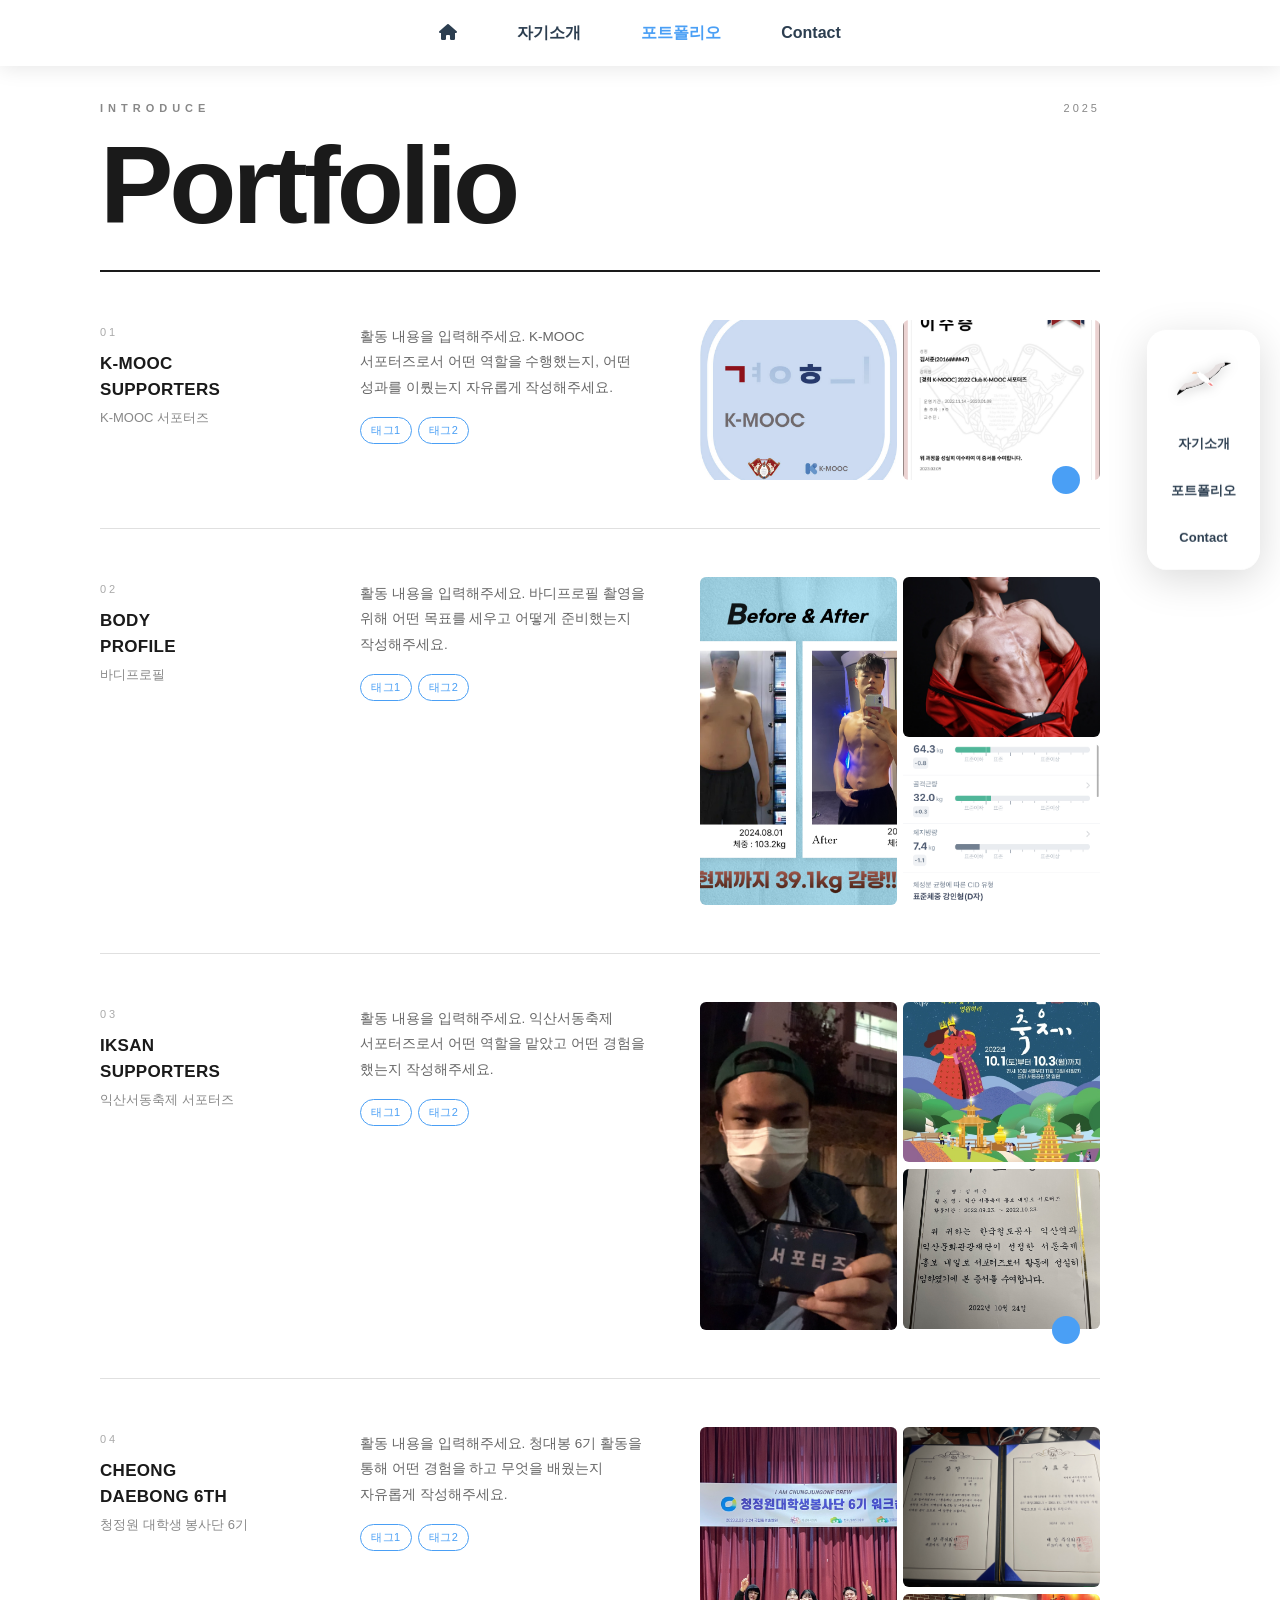
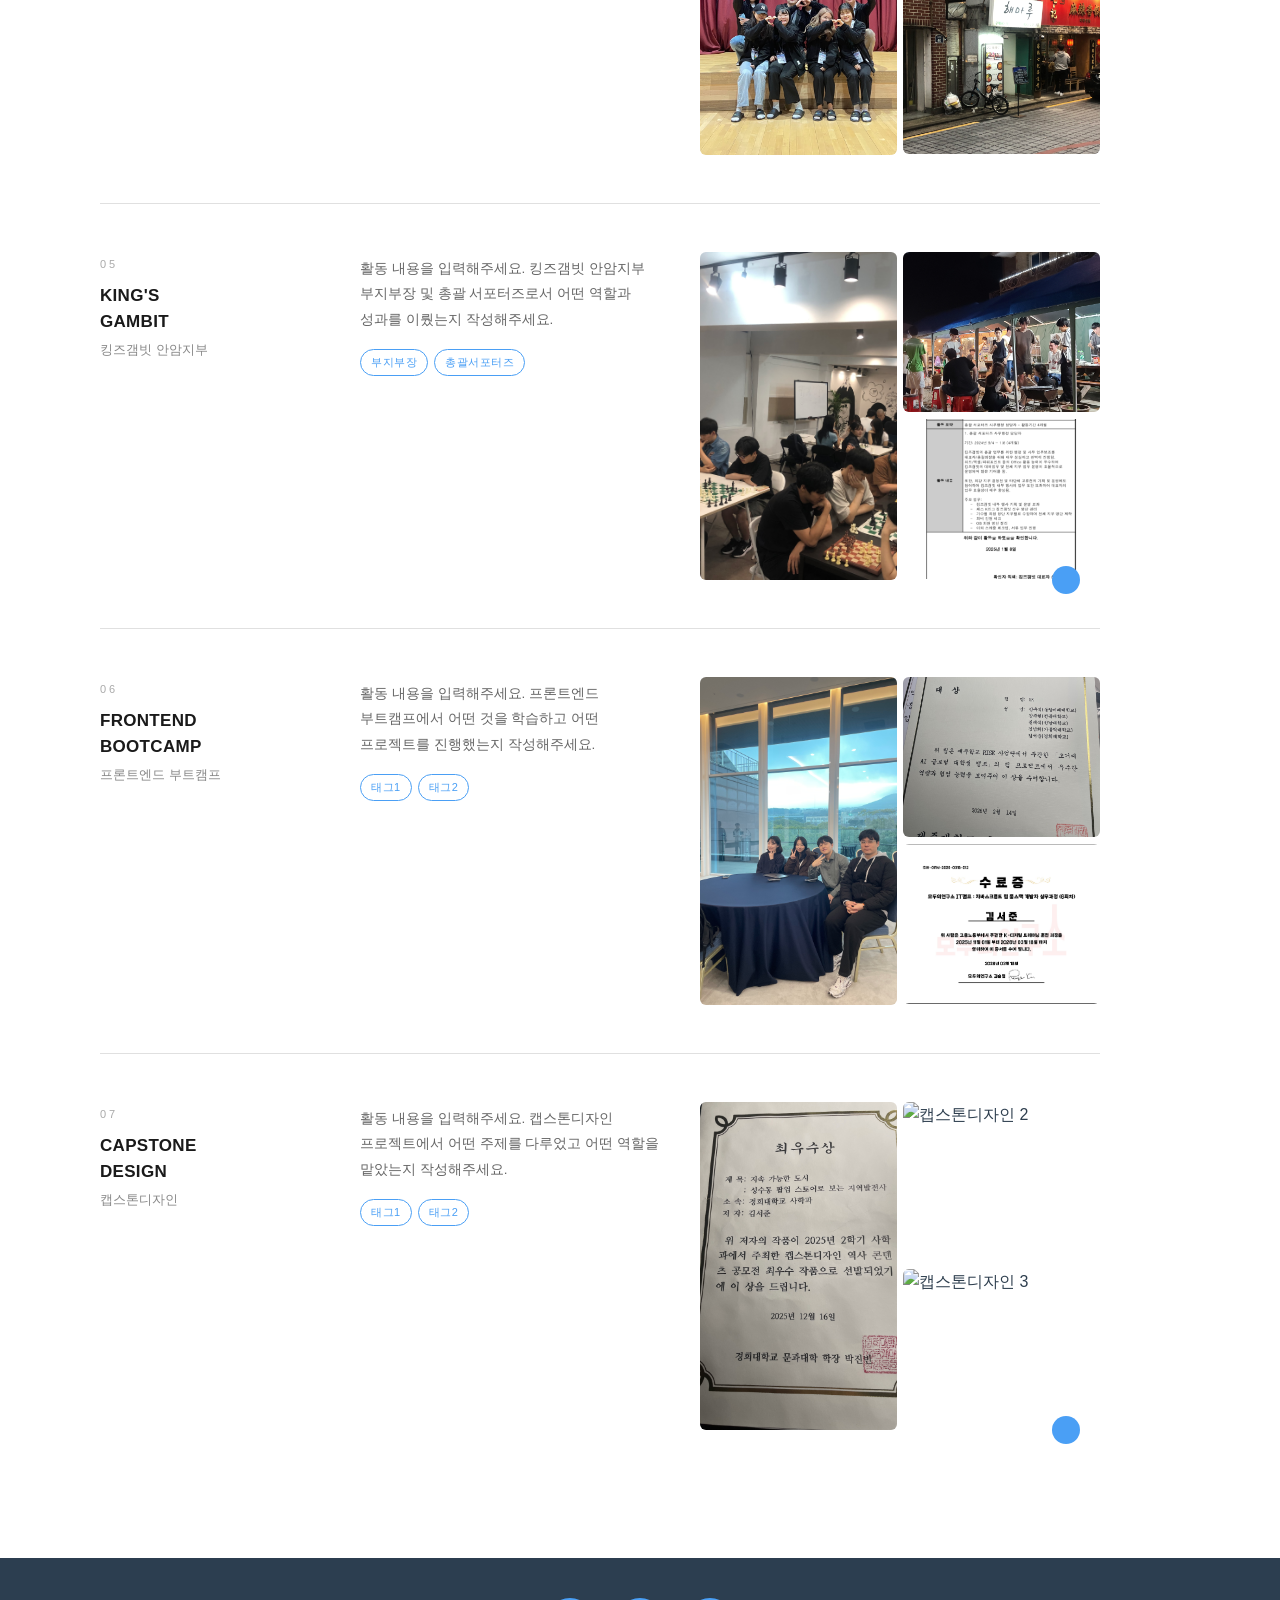
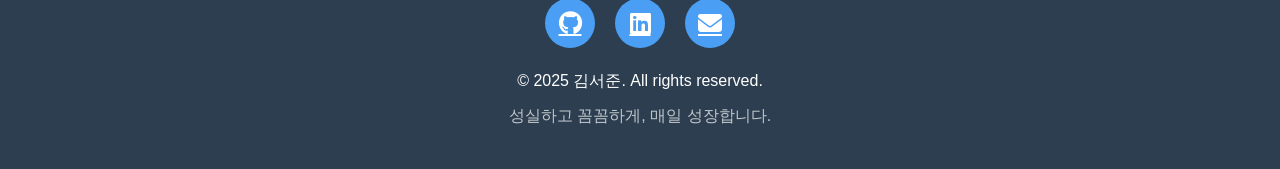
==== work.html @ a31b961a "fixed: 포트폴리오 수정 및 반응형 추가" ====
<!doctype html>
<html lang="ko">
  <head>
    <meta charset="UTF-8" />
    <meta name="viewport" content="width=device-width, initial-scale=1.0" />
    <title>김서준 - The Work</title>
    <link
      rel="stylesheet"
      href="https://cdnjs.cloudflare.com/ajax/libs/font-awesome/6.4.0/css/all.min.css"
    />
    <link rel="stylesheet" href="./css/index.css" />
    <link rel="stylesheet" href="./css/work.css" />
    <script src="./css/index.js"></script>
    <style type="text/css">
      .st0 {
        fill: #e5dfdf;
      }
      .st1 {
        fill: #ffffff;
      }
      .st2 {
        fill: #f44040;
      }
      .st3 {
        fill: #fcfcfc;
      }
      .st4 {
        fill: #ef8943;
      }
    </style>
  </head>
  <body>
    <!-- Aside Navigation -->
    <aside id="aside-nav" class="aside-navigation">
      <a href="index.html" class="aside-logo">
        <svg
          class="albatross-icon"
          version="1.1"
          xmlns="http://www.w3.org/2000/svg"
          xmlns:xlink="http://www.w3.org/1999/xlink"
          x="0px"
          y="0px"
          viewBox="0 0 994 597.8"
          xml:space="preserve"
        >
          <g>
            <g>
              <g>
                <g>
                  <g>
                    <path
                      d="M886.2,1.2c85.1-6.3,115.7,19.9,105.7,16.2c-15.2-5.7-176.7,67.4-182,80c-17.1,41-50.5,86.7-114.3,128.6 c-46.3,30.4-95.2,83.1-102.1,90.6c-0.5,0.6-0.8,0.9-0.8,0.9l-0.6-0.1c-0.5-5.2-2-10.2-4.3-15l0,0c-2.2-4.6-5.1-8.9-8.4-12.7 c24.4-4.6,45.6-19.4,65.4-34.4c48.6-36.8,94.2-77.4,136.4-121.3c9.1-17.1,17.4-33,26.4-50.2c17.1-6,33.8-13.4,49.8-22.1 c10.3-5.6,21.1-12.9,23.7-24.3c1-4.4,0.5-9-0.8-13.3c-1.5-4.9-4.2-9.4-7-13.6c-1.5-2.1-3-4.2-4.6-6.3c-0.3-0.4-0.6-0.7-0.9-0.9 L867.8,3C874.3,2.2,880.5,1.7,886.2,1.2z"
                    />
                  </g>
                  <g>
                    <path
                      class="st0"
                      d="M880.4,24.2c1.4,4.3,1.8,8.9,0.8,13.3c-2.5,11.4-13.4,18.7-23.7,24.3c-16,8.7-32.6,16.1-49.8,22.1 c-9.1,17.1-17.4,33-26.4,50.2c-42.2,43.9-87.9,84.5-136.4,121.3c-19.8,15-41,29.7-65.4,34.4c3.3,3.8,6.2,8.1,8.4,12.7 c-8.2-6.2-16.1-12.8-23.7-19.5c-26.8-23-52.9-46.8-78.3-71.2c0.4,0,0.8,0,1.2,0c48.8,0.8,194.3-92.4,221-164.8 C751.4,25,799.8,12.9,847.6,5.7c5-0.7,9.9-1.4,14.9-2c2.3-0.3,3.9-1.1,5.3-0.1c0.3,0.2,0.6,0.5,0.9,0.9c1.6,2,3.1,4.1,4.6,6.3 C876.2,14.9,878.8,19.3,880.4,24.2z"
                    />
                  </g>
                  <g>
                    <path
                      class="st1"
                      d="M669.9,384.2l-21,27.1c0,0,0.4,0.6,0.9,1.7c-19.7-20.2-41.3-38.9-63.2-56.4c11.9,11.7,21.2,25.9,27.3,41.5 c-15.8-9.9-31.8-19.5-48-28.7c9.4,9.4,18.4,19,27.7,28.4c6.5,6.5,13.1,13.1,20.8,18c1.8,1.2,3.7,2.2,5.6,3.2 c10.7,5.4,22.5,7.8,34.7,9.1c0,3.3-1.5,5.8-5.9,5.8c-13.3,0-35.2-8.7-35.2-8.7h-21.4l-31-40.9c0-7.6-54.3-13.3-53.3-20 c0.1-0.7-0.3-0.7-1.2-0.3c-3-3.2-6.6-5.9-10.4-8c-4.4-2.4-9.2-4.1-14.1-5c-2.8-1.9-5.6-3.9-8.3-6 c-28.6-21.1-54.1-46.2-75.6-74.4c2.6-2.3,3.9-3.6,3.9-3.6s-11.4-8.6-23.8-50.5c-2.7-9.2-10.1-14.6-19.7-17.6 c1.5-3,2.4-6.2,2.8-9.5c0.7-5.4-0.2-11-2.3-16c1-0.5,1.9-1.1,3-1.7c60.2-35.8,64.7,38.1,123.6,40 c25.5,24.5,51.6,48.2,78.3,71.2c7.7,6.6,15.6,13.2,23.7,19.5l0,0c2.2,4.7,3.8,9.8,4.3,15l0.6,0.1c4.8,8.6,9.5,21,9.5,21 L669.9,384.2z M402.3,176.5c0-4.2-7-7.6-15.7-7.6h0c-8.7,0-15.7,3.4-15.7,7.6c0,4.2,7,7.6,15.7,7.6S402.3,180.7,402.3,176.5z"
                    />
                  </g>
                  <g>
                    <path
                      class="st2"
                      d="M654.5,424.6c0.2,1.2,0.4,2.3,0.4,3.3c-12.1-1.2-24-3.7-34.7-9.1c-1.9-1-3.8-2-5.6-3.2 c-7.8-4.9-14.3-11.5-20.8-18c-9.4-9.4-18.4-19-27.7-28.4c16.2,9.2,32.2,18.8,48,28.7v0h0v0h0v0 C627.8,406.6,641.2,415.5,654.5,424.6z"
                    />
                  </g>
                  <g>
                    <path
                      class="st2"
                      d="M649.9,413c1.3,2.5,3.7,7.2,4.6,11.6c-13.3-9.1-26.8-18-40.4-26.5v0h0v0h0v0 c-6.1-15.5-15.5-29.8-27.3-41.5C608.6,374,630.2,392.8,649.9,413C649.9,413,649.9,413,649.9,413z"
                    />
                  </g>
                  <g>
                    <path
                      d="M496.4,355.9c3.8,2.1,7.4,4.8,10.4,8c-3.1,1.6-11.5,9.4-16,7.9c-38.1,41-319.8,109.3-325.8,114.3 C82.2,555.7,0.3,597.6,0.3,597.6c1.8-25.8,30-75.4,62.1-121.1c0.4-0.6,0.8-1.1,1.2-1.7c0,0,0,0,0,0.1c-3.1,7.4-5.3,16.4-1,23.2 c4.6,7.3,14.5,8.9,23.1,8.7c33-0.6,65.5-16.9,85.7-43c0.2-0.2,0.4-0.5,0.5-0.7h0c6.9,0.8,14.4-0.1,21.2-1.3 c79.3-13.5,157-36.6,230.9-68.6c23.3-10.1,47.6-20.9,69.1-35C494.2,357.4,495.3,356.7,496.4,355.9z"
                    />
                  </g>
                  <g>
                    <path
                      class="st0"
                      d="M482.3,351c5,0.8,9.8,2.5,14.1,5c-1.1,0.8-2.2,1.5-3.4,2.3c-21.5,14.1-45.8,24.9-69.1,35 c-73.8,32-151.5,55.1-230.9,68.6c-6.8,1.2-14.3,2-21.2,1.3h0c-0.2,0.2-0.3,0.5-0.5,0.7c-20.2,26.1-52.7,42.4-85.7,43 c-8.6,0.2-18.5-1.4-23.1-8.7c-4.3-6.8-2.1-15.8,1-23.2c0,0,0,0,0-0.1v0c0,0,0,0,0,0c36.2-51.3,77-97.2,90-98.2 c130.4-10,224.7-88.1,244.7-105.9c21.6,28.2,47.1,53.3,75.6,74.4C476.7,347,479.5,349,482.3,351z"
                    />
                  </g>
                  <g>
                    <path
                      class="st3"
                      d="M386.5,168.9c8.7,0,15.7,3.4,15.7,7.6c0,4.2-7,7.6-15.7,7.6c3.9,0,7.1-3.2,7.1-7.1s-3.2-7.1-7.1-7.1 L386.5,168.9z"
                    />
                  </g>
                  <g>
                    <circle cx="386.5" cy="177" r="7.1" />
                  </g>
                  <g>
                    <path
                      class="st3"
                      d="M386.5,168.9l0,1c-3.9,0-7.1,3.2-7.1,7.1s3.2,7.1,7.1,7.1c-8.7,0-15.7-3.4-15.7-7.6 C370.8,172.3,377.9,168.9,386.5,168.9L386.5,168.9z"
                    />
                  </g>
                  <g>
                    <path
                      class="st4"
                      d="M359.3,173.4c2.1,5,3,10.6,2.3,16c-0.4,3.3-1.4,6.5-2.8,9.5c-34.5-10.8-98.1,8.6-82-5.5 C315.5,159.3,321.9,193.8,359.3,173.4z"
                    />
                  </g>
                </g>
              </g>
            </g>
          </g>
        </svg>
      </a>
      <ul class="aside-menu">
        <li><a href="index.html#about" class="aside-link">자기소개</a></li>
        <li><a href="work.html" class="aside-link active">포트폴리오</a></li>
        <li><a href="index.html#contact" class="aside-link">Contact</a></li>
      </ul>
    </aside>

    <!-- Navigation -->
    <nav id="navbar">
      <ul>
        <li>
          <a href="index.html"><i class="fas fa-home"></i></a>
        </li>
        <li><a href="index.html#about">자기소개</a></li>
        <li>
          <a href="work.html" style="color: var(--primary-blue)">포트폴리오</a>
        </li>
        <li><a href="index.html#contact">Contact</a></li>
      </ul>
    </nav>

    <!-- Work Content -->
    <main class="work-page">
      <!-- Page Header -->
      <div class="work-page-header">
        <div class="work-meta">
          <span class="work-label-tag">Introduce</span>
          <span class="work-year">2025</span>
        </div>
        <h1 class="work-title">Portfolio</h1>
      </div>

      <div class="work-list">
        <!-- 01. K-MOOC 서포터즈 -->
        <div class="work-row">
          <div class="work-info-col">
            <p class="work-number">01</p>
            <h2 class="work-name">
              K-MOOC<br />Supporters
              <span class="work-name-ko">K-MOOC 서포터즈</span>
            </h2>
          </div>
          <div class="work-desc-col">
            <p>
              활동 내용을 입력해주세요. K-MOOC 서포터즈로서 어떤 역할을
              수행했는지, 어떤 성과를 이뤘는지 자유롭게 작성해주세요.
            </p>
            <div class="work-tags">
              <span class="work-tag">태그1</span>
              <span class="work-tag">태그2</span>
            </div>
          </div>
          <div class="work-photos-col layout-2">
            <img
              src="./포폴%20정리/1.%20k-mooc서포터즈/블로그-썸네일2.jpg"
              alt="K-MOOC 서포터즈 활동"
            />
            <img
              src="./포폴%20정리/1.%20k-mooc서포터즈/kmooc이수증.PNG"
              alt="K-MOOC 이수증"
            />
          </div>
        </div>

        <!-- 02. 바디프로필 -->
        <div class="work-row">
          <div class="work-info-col">
            <p class="work-number">02</p>
            <h2 class="work-name">
              Body<br />Profile
              <span class="work-name-ko">바디프로필</span>
            </h2>
          </div>
          <div class="work-desc-col">
            <p>
              활동 내용을 입력해주세요. 바디프로필 촬영을 위해 어떤 목표를
              세우고 어떻게 준비했는지 작성해주세요.
            </p>
            <div class="work-tags">
              <span class="work-tag">태그1</span>
              <span class="work-tag">태그2</span>
            </div>
          </div>
          <div class="work-photos-col layout-3">
            <img
              class="photo-span"
              src="./포폴%20정리/2.%20바디프로필/KakaoTalk_20260520_205711517.png"
              alt="바디프로필"
            />
            <img
              src="./포폴%20정리/2.%20바디프로필/KakaoTalk_20260520_205711517_01.jpg"
              alt="바디프로필 2"
            />
            <img src="./포폴%20정리/2.%20바디프로필/인바디.png" alt="인바디" />
          </div>
        </div>

        <!-- 03. 익산서동축제 서포터즈 -->
        <div class="work-row">
          <div class="work-info-col">
            <p class="work-number">03</p>
            <h2 class="work-name">
              Iksan<br />Supporters
              <span class="work-name-ko">익산서동축제 서포터즈</span>
            </h2>
          </div>
          <div class="work-desc-col">
            <p>
              활동 내용을 입력해주세요. 익산서동축제 서포터즈로서 어떤 역할을
              맡았고 어떤 경험을 했는지 작성해주세요.
            </p>
            <div class="work-tags">
              <span class="work-tag">태그1</span>
              <span class="work-tag">태그2</span>
            </div>
          </div>
          <div class="work-photos-col layout-3">
            <img
              class="photo-span"
              src="./포폴%20정리/3.%20익산서동축제서포터즈/답사.jpg"
              alt="익산서동축제 답사"
            />
            <img
              src="./포폴%20정리/3.%20익산서동축제서포터즈/서동축제%20포스터.jpg"
              alt="서동축제 포스터"
            />
            <img
              src="./포폴%20정리/3.%20익산서동축제서포터즈/수료증.jpg"
              alt="수료증"
            />
          </div>
        </div>

        <!-- 04. 청대봉 6기 -->
        <div class="work-row">
          <div class="work-info-col">
            <p class="work-number">04</p>
            <h2 class="work-name">
              Cheong<br />Daebong 6th
              <span class="work-name-ko">청정원 대학생 봉사단 6기</span>
            </h2>
          </div>
          <div class="work-desc-col">
            <p>
              활동 내용을 입력해주세요. 청대봉 6기 활동을 통해 어떤 경험을 하고
              무엇을 배웠는지 자유롭게 작성해주세요.
            </p>
            <div class="work-tags">
              <span class="work-tag">태그1</span>
              <span class="work-tag">태그2</span>
            </div>
          </div>
          <div class="work-photos-col layout-3">
            <img
              class="photo-span"
              src="./포폴%20정리/4.%20청대봉6기/KakaoTalk_20260520_213742521.jpg"
              alt="청대봉 활동"
            />
            <img
              src="./포폴%20정리/4.%20청대봉6기/KakaoTalk_20260520_214322288.jpg"
              alt="청대봉 활동 2"
            />
            <img
              src="./포폴%20정리/4.%20청대봉6기/KakaoTalk_20260520_214619321.jpg"
              alt="청대봉 활동 3"
            />
          </div>
        </div>

        <!-- 05. 킹즈갬빗 -->
        <div class="work-row">
          <div class="work-info-col">
            <p class="work-number">05</p>
            <h2 class="work-name">
              King's<br />Gambit
              <span class="work-name-ko">킹즈갬빗 안암지부</span>
            </h2>
          </div>
          <div class="work-desc-col">
            <p>
              활동 내용을 입력해주세요. 킹즈갬빗 안암지부 부지부장 및 총괄
              서포터즈로서 어떤 역할과 성과를 이뤘는지 작성해주세요.
            </p>
            <div class="work-tags">
              <span class="work-tag">부지부장</span>
              <span class="work-tag">총괄서포터즈</span>
            </div>
          </div>
          <div class="work-photos-col layout-3">
            <img
              class="photo-span"
              src="./포폴%20정리/5.킹즈갬빗%20안암지부%20부지부장%20%26%20총괄서포터즈/KakaoTalk_20260520_220613669.jpg"
              alt="킹즈갬빗 활동"
            />
            <img
              src="./포폴%20정리/5.킹즈갬빗%20안암지부%20부지부장%20%26%20총괄서포터즈/KakaoTalk_20260520_220642480.jpg"
              alt="킹즈갬빗 활동 2"
            />
            <img
              src="./포폴%20정리/5.킹즈갬빗%20안암지부%20부지부장%20%26%20총괄서포터즈/활동확인서.png"
              alt="활동확인서"
            />
          </div>
        </div>

        <!-- 06. 프론트엔드 부트캠프 -->
        <div class="work-row">
          <div class="work-info-col">
            <p class="work-number">06</p>
            <h2 class="work-name">
              Frontend<br />Bootcamp
              <span class="work-name-ko">프론트엔드 부트캠프</span>
            </h2>
          </div>
          <div class="work-desc-col">
            <p>
              활동 내용을 입력해주세요. 프론트엔드 부트캠프에서 어떤 것을
              학습하고 어떤 프로젝트를 진행했는지 작성해주세요.
            </p>
            <div class="work-tags">
              <span class="work-tag">태그1</span>
              <span class="work-tag">태그2</span>
            </div>
          </div>
          <div class="work-photos-col layout-3">
            <img
              class="photo-span"
              src="./포폴%20정리/6.%20프론트엔드%20부트캠프/KakaoTalk_20260520_221134242.jpg"
              alt="부트캠프 활동"
            />
            <img
              src="./포폴%20정리/6.%20프론트엔드%20부트캠프/KakaoTalk_20260520_221257727.jpg"
              alt="부트캠프 활동 2"
            />
            <img
              src="./포폴%20정리/6.%20프론트엔드%20부트캠프/캡처.PNG"
              alt="부트캠프 캡처"
            />
          </div>
        </div>

        <!-- 07. 캡스톤디자인 -->
        <div class="work-row">
          <div class="work-info-col">
            <p class="work-number">07</p>
            <h2 class="work-name">
              Capstone<br />Design
              <span class="work-name-ko">캡스톤디자인</span>
            </h2>
          </div>
          <div class="work-desc-col">
            <p>
              활동 내용을 입력해주세요. 캡스톤디자인 프로젝트에서 어떤 주제를
              다루었고 어떤 역할을 맡았는지 작성해주세요.
            </p>
            <div class="work-tags">
              <span class="work-tag">태그1</span>
              <span class="work-tag">태그2</span>
            </div>
          </div>
          <div class="work-photos-col layout-3">
            <img
              class="photo-span"
              src="./포폴%20정리/7.%20캡스톤디자인/KakaoTalk_20260520_211545350.jpg"
              alt="캡스톤디자인"
            />
            <img
              src="./포폴%20정리/7.%20캡스톤디자인/KakaoTalk_20260520_211951768.png"
              alt="캡스톤디자인 2"
            />
            <img
              src="./포폴%20정리/7.%20캡스톤디자인/KakaoTalk_20260520_211951768_01.png"
              alt="캡스톤디자인 3"
            />
          </div>
        </div>
      </div>
      <!-- /work-list -->
    </main>

    <!-- Lightbox -->
    <div id="lightbox" class="lightbox">
      <button class="lb-close">&#x2715;</button>
      <button class="lb-prev">&#8249;</button>
      <button class="lb-next">&#8250;</button>
      <div class="lb-img-wrap">
        <img id="lb-img" src="" alt="" />
      </div>
      <p id="lb-caption" class="lb-caption"></p>
    </div>

    <!-- Footer -->
    <footer>
      <div class="social-links">
        <a href="#" aria-label="GitHub"><i class="fab fa-github"></i></a>
        <a href="#" aria-label="LinkedIn"><i class="fab fa-linkedin"></i></a>
        <a href="#" aria-label="Email"><i class="fas fa-envelope"></i></a>
      </div>
      <p>&copy; 2025 김서준. All rights reserved.</p>
      <p style="margin-top: 10px; opacity: 0.7">
        성실하고 꼼꼼하게, 매일 성장합니다.
      </p>
    </footer>
    <script>
      (function () {
        const lb = document.getElementById("lightbox");
        const lbImg = document.getElementById("lb-img");
        const lbCap = document.getElementById("lb-caption");
        const btnClose = lb.querySelector(".lb-close");
        const btnPrev = lb.querySelector(".lb-prev");
        const btnNext = lb.querySelector(".lb-next");

        // 모든 활동 사진 수집
        const imgs = Array.from(
          document.querySelectorAll(".work-photos-col img"),
        );
        let current = 0;

        function open(idx) {
          current = idx;
          lbImg.src = imgs[current].src;
          lbImg.alt = imgs[current].alt;
          lbCap.textContent = imgs[current].alt;
          lb.classList.add("open");
          document.body.style.overflow = "hidden";
        }

        function close() {
          lb.classList.remove("open");
          document.body.style.overflow = "";
          lbImg.src = "";
        }

        function prev() {
          open((current - 1 + imgs.length) % imgs.length);
        }
        function next() {
          open((current + 1) % imgs.length);
        }

        imgs.forEach((img, idx) =>
          img.addEventListener("click", () => open(idx)),
        );

        btnClose.addEventListener("click", close);
        btnPrev.addEventListener("click", prev);
        btnNext.addEventListener("click", next);

        // 배경(오버레이) 클릭으로 닫기
        lb.addEventListener("click", function (e) {
          if (e.target === lb || e.target === lb.querySelector(".lb-img-wrap"))
            close();
        });

        // 키보드 단축키
        document.addEventListener("keydown", function (e) {
          if (!lb.classList.contains("open")) return;
          if (e.key === "Escape") close();
          if (e.key === "ArrowLeft") prev();
          if (e.key === "ArrowRight") next();
        });
      })();
    </script>
  </body>
</html>
---- css/index.css ----
@charset 'utf-8';
       * {
            margin: 0;
            padding: 0;
            box-sizing: border-box;
        }

        :root {
            --primary-blue: #4A9FF5;
            --dark-blue: #2C5AA0;
            --light-blue: #E8F4FD;
            --text-dark: #2C3E50;
            --text-light: #7F8C8D;
            --white: #FFFFFF;
            --gray-bg: #F5F7FA;
        }

        body {
            font-family: 'Segoe UI', 'Malgun Gothic', sans-serif;
            color: var(--text-dark);
            line-height: 1.6;
            overflow-x: hidden;
        }

        /* Smooth Scroll */
        html {
            scroll-behavior: smooth;
        }

        /* Aside Navigation */
        .aside-navigation {
            position: fixed;
            right: 20px;
            top: 50%;
            transform: translateY(-50%);
            z-index: 2000;
            display: flex;
            flex-direction: column;
            align-items: center;
            gap: 12px;
            background: rgba(255, 255, 255, 0.95);
            padding: 14px;
            border-radius: 20px;
            box-shadow: 0 10px 40px rgba(0, 0, 0, 0.15);
            backdrop-filter: blur(10px);
        }

        .aside-logo {
            width: 70px;
            height: 70px;
            display: flex;
            align-items: center;
            justify-content: center;
            padding: 8px;
            transition: all 0.4s ease;
            cursor: pointer;
            animation: float 3s ease-in-out infinite;
            text-decoration: none;
            border-radius: 15px;
            position: relative;
        }

        @keyframes float {
            0%, 100% {
                transform: translateY(0px);
            }
            50% {
                transform: translateY(-10px);
            }
        }

        .aside-logo:hover {
            transform: scale(1.1) rotate(3deg);
            animation: none;
            background: rgba(74, 159, 245, 0.1);
        }

        .aside-logo.active {
            background: rgba(74, 159, 245, 0.15);
        }

        .aside-logo.active::after {
            content: '';
            position: absolute;
            bottom: 5px;
            left: 50%;
            transform: translateX(-50%);
            width: 30px;
            height: 3px;
            background: var(--primary-blue);
            border-radius: 2px;
        }

        .albatross-icon {
            width: 100%;
            height: 100%;
            display: block;
            filter: drop-shadow(0 2px 6px rgba(0, 0, 0, 0.2));
        }

        .aside-logo:hover .albatross-icon {
            filter: drop-shadow(0 3px 10px rgba(74, 159, 245, 0.5));
        }

        .aside-menu {
            list-style: none;
            padding: 0;
            margin: 0;
            display: flex;
            flex-direction: column;
            gap: 10px;
            width: 100%;
        }

        .aside-menu li {
            width: 100%;
        }

        .aside-link {
            display: block;
            text-decoration: none;
            color: var(--text-dark);
            font-size: 13px;
            font-weight: 600;
            padding: 8px 10px;
            border-radius: 10px;
            transition: all 0.3s ease;
            text-align: center;
            background: transparent;
        }

        .aside-link:hover {
            background: var(--light-blue);
            color: var(--primary-blue);
            transform: translateX(-5px);
        }

        .aside-link.active {
            background: var(--primary-blue);
            color: var(--white);
            box-shadow: 0 4px 12px rgba(74, 159, 245, 0.3);
        }

        /* Navigation */
        nav {
            position: fixed;
            top: 0;
            width: 100%;
            background: rgba(255, 255, 255, 0.95);
            backdrop-filter: blur(10px);
            box-shadow: 0 2px 20px rgba(0, 0, 0, 0.1);
            z-index: 1000;
            transition: all 0.3s ease;
        }

        nav.scrolled {
            box-shadow: 0 4px 30px rgba(0, 0, 0, 0.15);
        }

        nav.hidden {
            transform: translateY(-100%);
            opacity: 0;
            pointer-events: none;
        }

        nav ul {
            display: flex;
            justify-content: center;
            list-style: none;
            padding: 20px 0;
        }

        nav ul li {
            margin: 0 30px;
        }

        nav ul li a {
            text-decoration: none;
            color: var(--text-dark);
            font-weight: 600;
            font-size: 16px;
            position: relative;
            transition: color 0.3s ease;
        }

        nav ul li a::after {
            content: '';
            position: absolute;
            bottom: -5px;
            left: 0;
            width: 0;
            height: 2px;
            background: var(--primary-blue);
            transition: width 0.3s ease;
        }

        nav ul li a:hover {
            color: var(--primary-blue);
        }

        nav ul li a:hover::after {
            width: 100%;
        }

        /* Hero Section */
        .hero {
            min-height: 100vh;
            display: flex;
            align-items: center;
            justify-content: center;
            background: var(--white);
            padding: 100px 50px 50px;
        }

        .hero-container {
            max-width: 1400px;
            width: 100%;
            display: grid;
            grid-template-columns: 1fr 1fr;
            gap: 80px;
            align-items: center;
        }

        .hero-video-wrapper {
            position: relative;
            display: flex;
            align-items: center;
            justify-content: center;
        }

        .video-frame {
            position: relative;
            width: 100%;
            max-width: 600px;
            aspect-ratio: 4/5;
            background: var(--text-dark);
            border-radius: 20px;
            overflow: hidden;
            box-shadow: 0 20px 60px rgba(0, 0, 0, 0.3);
            transition: all 0.5s ease;
        }

        .video-frame:hover {
            transform: scale(1.02);
            box-shadow: 0 30px 80px rgba(0, 0, 0, 0.4);
        }

        .hero-video {
            width: 100%;
            height: 100%;
            object-fit: cover;
        }

        .hero-content {
            position: relative;
            z-index: 2;
            animation: fadeInUp 1s ease;
            padding: 40px 0;
        }

        .hero-content .greeting {
            font-size: 24px;
            margin-bottom: 20px;
            color: var(--text-dark);
            font-weight: 600;
            letter-spacing: 1px;
        }

        .hero-content h1 {
            font-size: 72px;
            margin-bottom: 30px;
            font-weight: 800;
            color: var(--primary-blue);
            line-height: 1.2;
            letter-spacing: -2px;
        }

        .hero-content .subtitle {
            font-size: 20px;
            margin-bottom: 40px;
            color: var(--text-light);
            line-height: 1.8;
            font-weight: 400;
        }

        .hero-info {
            margin-bottom: 40px;
            display: flex;
            flex-direction: column;
            gap: 16px;
        }

        .hero-info-item {
            display: flex;
            align-items: center;
            gap: 15px;
            font-size: 16px;
            color: var(--text-dark);
            padding: 12px 0;
        }

        .hero-info-item i {
            color: var(--primary-blue);
            font-size: 20px;
            width: 24px;
            text-align: center;
        }

        .hero-info-item span {
            font-weight: 500;
        }

        .cta-button {
            display: inline-flex;
            align-items: center;
            gap: 12px;
            padding: 18px 45px;
            background: var(--primary-blue);
            color: var(--white);
            text-decoration: none;
            border-radius: 50px;
            font-weight: 600;
            font-size: 18px;
            transition: all 0.3s ease;
            box-shadow: 0 10px 30px rgba(74, 159, 245, 0.3);
        }

        .cta-button:hover {
            transform: translateY(-3px);
            box-shadow: 0 15px 40px rgba(74, 159, 245, 0.4);
            background: var(--dark-blue);
        }

        .cta-button i {
            transition: transform 0.3s ease;
        }

        .cta-button:hover i {
            transform: translateX(5px);
        }

        /* Section Styling */
        section {
            padding: 100px 50px;
            animation: fadeIn 0.8s ease;
        }

        section:nth-child(even) {
            background: var(--gray-bg);
        }

        .container {
            max-width: 1200px;
            margin: 0 auto;
        }

        .section-title {
            text-align: center;
            font-size: 42px;
            margin-bottom: 60px;
            color: var(--text-dark);
            position: relative;
            display: inline-block;
            left: 50%;
            transform: translateX(-50%);
        }

        .section-title::after {
            content: '';
            position: absolute;
            bottom: -15px;
            left: 50%;
            transform: translateX(-50%);
            width: 80px;
            height: 4px;
            background: var(--primary-blue);
            border-radius: 2px;
        }

        /* About Section */
        .about-content {
            display: block;
        }

        .unified-card {
            display: flex;
            align-items: flex-start;
            gap: 60px;
            background: var(--light-blue);
            border-radius: 20px;
            border-left: 6px solid var(--primary-blue);
            padding: 50px;
            box-shadow: 0 10px 40px rgba(0, 0, 0, 0.08);
        }

        .unified-profile {
            flex-shrink: 0;
            width: 260px;
            text-align: center;
        }

        .profile-image {
            width: 180px;
            height: 180px;
            border-radius: 50%;
            margin: 0 auto 24px;
            border: 5px solid var(--primary-blue);
            overflow: hidden;
        }

        .profile-image img {
            width: 100%;
            height: 100%;
            object-fit: cover;
        }

        .profile-name {
            font-size: 22px;
            margin-bottom: 0;
            color: var(--text-dark);
        }

        .info-table {
            text-align: left;
            margin-top: 20px;
        }

        .info-row {
            display: flex;
            padding: 11px 0;
            border-bottom: 1px solid rgba(74, 159, 245, 0.2);
        }

        .info-row:last-child {
            border-bottom: none;
        }

        .info-label {
            color: var(--primary-blue);
            font-weight: 600;
            min-width: 80px;
            font-size: 14px;
        }

        .info-value {
            color: var(--text-dark);
            font-size: 14px;
        }

        .unified-divider {
            width: 1px;
            align-self: stretch;
            background: rgba(74, 159, 245, 0.3);
            flex-shrink: 0;
        }

        .unified-education {
            flex: 1;
        }

        .unified-education h3 {
            color: var(--primary-blue);
            font-size: 20px;
            margin-bottom: 24px;
            display: flex;
            align-items: center;
            gap: 10px;
        }

        .unified-education h3:not(:first-child) {
            margin-top: 32px;
        }

        .unified-education ul {
            list-style: none;
            padding-left: 0;
        }

        .unified-education li {
            padding: 13px 0;
            color: var(--text-dark);
            display: flex;
            align-items: center;
            gap: 12px;
            border-bottom: 1px solid rgba(74, 159, 245, 0.15);
            font-size: 15px;
        }

        .unified-education li:last-child {
            border-bottom: none;
        }

        .unified-education li i {
            color: var(--primary-blue);
            flex-shrink: 0;
        }

        /* Skills Section */
        .skills-grid {
            display: grid;
            grid-template-columns: repeat(auto-fit, minmax(300px, 1fr));
            gap: 40px;
        }

        .skill-category {
            background: var(--white);
            padding: 30px;
            border-radius: 15px;
            box-shadow: 0 5px 20px rgba(0, 0, 0, 0.08);
            transition: all 0.3s ease;
        }

        .skill-category:hover {
            transform: translateY(-5px);
            box-shadow: 0 10px 30px rgba(0, 0, 0, 0.12);
        }

        .skill-category h3 {
            font-size: 24px;
            margin-bottom: 25px;
            color: var(--primary-blue);
            display: flex;
            align-items: center;
            gap: 12px;
        }

        .skill-item {
            margin-bottom: 25px;
        }

        .skill-name {
            display: flex;
            justify-content: space-between;
            margin-bottom: 10px;
            font-weight: 600;
            color: var(--text-dark);
        }

        .skill-bar {
            height: 12px;
            background: #E0E0E0;
            border-radius: 10px;
            overflow: hidden;
            position: relative;
        }

        .skill-progress {
            height: 100%;
            background: var(--primary-blue);
            border-radius: 10px;
            transition: width 1.5s ease;
        }

        /* Projects Section */
        .projects-grid {
            display: grid;
            grid-template-columns: 1fr;
            gap: 40px;
            max-width: 700px;
            margin: 0 auto;
        }

        .portfolio-link-card {
            text-decoration: none;
            color: inherit;
            display: block;
        }

        .portfolio-link-btn {
            display: inline-flex;
            align-items: center;
            gap: 10px;
            margin-top: 24px;
            padding: 12px 24px;
            background: var(--primary-blue);
            color: #fff;
            border-radius: 30px;
            font-size: 14px;
            font-weight: 700;
            letter-spacing: 0.5px;
            transition: background 0.3s ease, transform 0.2s ease;
        }

        .portfolio-link-card:hover .portfolio-link-btn {
            background: var(--dark-blue);
            transform: translateX(4px);
        }

        .project-card {
            background: var(--white);
            border-radius: 15px;
            overflow: hidden;
            box-shadow: 0 5px 20px rgba(0, 0, 0, 0.1);
            transition: all 0.3s ease;
            cursor: pointer;
        }

        .project-card:hover {
            transform: translateY(-10px);
            box-shadow: 0 15px 40px rgba(0, 0, 0, 0.15);
        }

        .project-image {
            width: 100%;
            height: 250px;
            background: linear-gradient(135deg, var(--primary-blue), var(--dark-blue));
            display: flex;
            align-items: center;
            justify-content: center;
            color: var(--white);
            font-size: 72px;
        }

        .project-content {
            padding: 30px;
        }

        .project-content h3 {
            font-size: 24px;
            margin-bottom: 15px;
            color: var(--text-dark);
        }

        .project-content p {
            color: var(--text-light);
            margin-bottom: 20px;
            line-height: 1.6;
        }

        .project-tags {
            display: flex;
            flex-wrap: wrap;
            gap: 10px;
        }

        .tag {
            padding: 6px 15px;
            background: var(--light-blue);
            color: var(--primary-blue);
            border-radius: 20px;
            font-size: 14px;
            font-weight: 500;
        }

        /* Contact Section */
        .contact-content {
            display: grid;
            grid-template-columns: 1fr 1fr;
            gap: 60px;
            max-width: 1000px;
            margin: 0 auto;
        }

        .contact-info {
            background: var(--white);
            padding: 40px;
            border-radius: 20px;
            box-shadow: 0 10px 30px rgba(0, 0, 0, 0.1);
        }

        .contact-item {
            display: flex;
            align-items: center;
            gap: 20px;
            margin-bottom: 30px;
            padding: 20px;
            background: var(--gray-bg);
            border-radius: 12px;
            transition: all 0.3s ease;
        }

        .contact-item:hover {
            background: var(--light-blue);
            transform: translateX(10px);
        }

        .contact-icon {
            width: 50px;
            height: 50px;
            background: var(--primary-blue);
            color: var(--white);
            border-radius: 50%;
            display: flex;
            align-items: center;
            justify-content: center;
            font-size: 24px;
            flex-shrink: 0;
        }

        .contact-details h3 {
            font-size: 16px;
            color: var(--text-light);
            margin-bottom: 5px;
        }

        .contact-details p {
            font-size: 18px;
            color: var(--text-dark);
            font-weight: 600;
        }

        .download-section {
            display: flex;
            align-items: stretch;
        }

        .download-card {
            background: var(--white);
            padding: 40px;
            border-radius: 20px;
            box-shadow: 0 10px 30px rgba(0, 0, 0, 0.1);
            text-align: center;
            transition: all 0.3s ease;
            cursor: pointer;
            position: relative;
            overflow: hidden;
            display: flex;
            align-items: center;
            justify-content: center;
            flex: 1;
            min-height: 150px;
        }

        .download-card:hover {
            transform: translateY(-5px);
            box-shadow: 0 15px 40px rgba(0, 0, 0, 0.15);
            background: var(--primary-blue);
        }

        .download-text {
            position: absolute;
            top: 50%;
            left: 50%;
            transform: translate(-50%, -50%);
            font-size: 22px;
            font-weight: 600;
            color: var(--text-dark);
            transition: all 0.4s ease;
            opacity: 1;
            z-index: 2;
        }

        .download-card:hover .download-text {
            opacity: 0;
            transform: translate(-50%, -50%) translateY(-20px);
        }

        .download-icon {
            position: absolute;
            top: 50%;
            left: 50%;
            transform: translate(-50%, -50%) scale(0);
            font-size: 64px;
            color: var(--white);
            transition: all 0.4s ease;
            opacity: 0;
            z-index: 2;
        }

        .download-card:hover .download-icon {
            transform: translate(-50%, -50%) scale(1);
            opacity: 1;
        }

        .download-card.resume-card {
            background-image: url('../img/이력서.jpg');
            background-size: cover;
            background-position: center;
            background-repeat: no-repeat;
        }

        .download-card.resume-card::before {
            content: '';
            position: absolute;
            top: 0;
            left: 0;
            right: 0;
            bottom: 0;
            background: rgba(255, 255, 255, 0.75);
            transition: all 0.4s ease;
            z-index: 1;
        }

        .download-card.resume-card:hover::before {
            background: rgba(74, 159, 245, 0.9);
        }

        .download-card.portfolio-card {
            background-image: url('../img/포트폴리오.jpg');
            background-size: cover;
            background-position: center;
            background-repeat: no-repeat;
        }

        .download-card.portfolio-card::before {
            content: '';
            position: absolute;
            top: 0;
            left: 0;
            right: 0;
            bottom: 0;
            background: rgba(255, 255, 255, 0.75);
            transition: all 0.4s ease;
            z-index: 1;
        }

        .download-card.portfolio-card:hover::before {
            background: rgba(74, 159, 245, 0.9);
        }

        /* Footer */
        footer {
            background: var(--text-dark);
            color: var(--white);
            text-align: center;
            padding: 40px 20px;
        }

        .social-links {
            display: flex;
            justify-content: center;
            gap: 20px;
            margin-bottom: 20px;
        }

        .social-links a {
            width: 50px;
            height: 50px;
            background: var(--primary-blue);
            color: var(--white);
            border-radius: 50%;
            display: flex;
            align-items: center;
            justify-content: center;
            font-size: 24px;
            transition: all 0.3s ease;
        }

        .social-links a:hover {
            background: var(--white);
            color: var(--primary-blue);
            transform: translateY(-5px);
        }

        /* Animations */
        @keyframes fadeIn {
            from {
                opacity: 0;
            }
            to {
                opacity: 1;
            }
        }

        @keyframes fadeInUp {
            from {
                opacity: 0;
                transform: translateY(30px);
            }
            to {
                opacity: 1;
                transform: translateY(0);
            }
        }

        /* Responsive Design */

        /* ── 태블릿 (1024px 이하) ── */
        @media (max-width: 1024px) {
            .aside-navigation {
                right: 14px;
                gap: 10px;
                padding: 12px;
            }

            .aside-logo {
                width: 58px;
                height: 58px;
            }

            .hero {
                padding: 90px 40px 50px;
            }

            .hero-container {
                gap: 50px;
            }

            .hero-content h1 {
                font-size: 54px;
            }

            .hero-content .subtitle {
                font-size: 17px;
            }

            section {
                padding: 80px 40px;
            }

            .unified-card {
                gap: 40px;
                padding: 40px;
            }

            .unified-profile {
                width: 220px;
            }

            .contact-content {
                gap: 40px;
            }

            .contact-info {
                padding: 30px;
            }

            .contact-item {
                padding: 16px;
                gap: 16px;
            }
        }

        /* ── 모바일 (768px 이하) ── */
        @media (max-width: 768px) {
            .aside-navigation {
                display: none;
            }

            nav ul {
                padding: 12px 0;
                flex-wrap: wrap;
                gap: 0;
            }

            nav ul li {
                margin: 0 10px;
            }

            nav ul li a {
                font-size: 13px;
            }

            /* Hero */
            .hero {
                padding: 80px 20px 40px;
            }

            .hero-container {
                grid-template-columns: 1fr;
                gap: 32px;
            }

            .video-frame {
                max-width: 100%;
                aspect-ratio: 3/4;
            }

            .hero-content {
                padding: 16px 0;
                text-align: left;
            }

            .hero-content .greeting {
                font-size: 17px;
            }

            .hero-content h1 {
                font-size: 38px;
                letter-spacing: -1px;
                margin-bottom: 20px;
            }

            .hero-content .subtitle {
                font-size: 15px;
                margin-bottom: 28px;
            }

            .hero-info {
                gap: 14px;
                margin-bottom: 28px;
            }

            .hero-info-item {
                font-size: 13px;
            }

            .hero-info-item i {
                font-size: 16px;
            }

            .cta-button {
                padding: 14px 30px;
                font-size: 15px;
                width: 100%;
                justify-content: center;
            }

            /* Common */
            section {
                padding: 56px 20px;
            }

            .section-title {
                font-size: 28px;
                margin-bottom: 36px;
            }

            /* About */
            .unified-card {
                flex-direction: column;
                padding: 24px;
                gap: 24px;
            }

            .unified-profile {
                width: 100%;
            }

            .profile-image {
                width: 140px;
                height: 140px;
                margin-bottom: 16px;
            }

            .profile-name {
                font-size: 19px;
            }

            .info-table {
                margin-top: 14px;
            }

            .info-row {
                padding: 9px 0;
            }

            .info-label {
                min-width: 65px;
                font-size: 13px;
            }

            .info-value {
                font-size: 13px;
            }

            .unified-divider {
                width: 100%;
                height: 1px;
                align-self: auto;
            }

            .unified-education h3 {
                font-size: 16px;
                margin-bottom: 14px;
            }

            .unified-education h3:not(:first-child) {
                margin-top: 22px;
            }

            .unified-education li {
                font-size: 13px;
                padding: 10px 0;
            }

            /* Contact */
            .contact-content {
                grid-template-columns: 1fr;
                gap: 24px;
            }

            .contact-info {
                padding: 24px;
            }

            .contact-item {
                padding: 14px;
                gap: 12px;
                margin-bottom: 14px;
            }

            .contact-icon {
                width: 40px;
                height: 40px;
                font-size: 18px;
                flex-shrink: 0;
            }

            .contact-details h3 {
                font-size: 13px;
            }

            .contact-details p {
                font-size: 15px;
            }

            .download-card {
                padding: 30px 20px;
                min-height: 120px;
            }

            /* Portfolio card */
            .project-image {
                height: 200px;
                font-size: 56px;
            }

            .project-content {
                padding: 24px;
            }

            .project-content h3 {
                font-size: 20px;
            }

            .portfolio-link-btn {
                width: 100%;
                justify-content: center;
                margin-top: 20px;
            }

            .skills-grid,
            .projects-grid {
                grid-template-columns: 1fr;
            }

            /* Footer */
            footer {
                padding: 30px 16px;
            }

            .social-links {
                gap: 12px;
                margin-bottom: 16px;
            }

            .social-links a {
                width: 42px;
                height: 42px;
                font-size: 18px;
            }
        }

        /* ── 소형 모바일 (480px 이하) ── */
        @media (max-width: 480px) {
            .hero-content h1 {
                font-size: 32px;
            }

            nav ul li {
                margin: 0 7px;
            }

            nav ul li a {
                font-size: 12px;
            }

            .section-title {
                font-size: 24px;
            }

            .unified-card {
                padding: 20px;
            }

            .contact-item {
                flex-direction: column;
                align-items: flex-start;
                gap: 10px;
            }

            .hero-info {
                flex-direction: column;
                gap: 10px;
            }
        }

        /* Scroll Reveal */
        .reveal {
            opacity: 0;
            transform: translateY(50px);
            transition: all 0.8s ease;
        }

        .reveal.active {
            opacity: 1;
            transform: translateY(0);
        }
---- css/work.css ----
/* ===== WORK PAGE ===== */

.work-page {
    padding-top: 100px;
    padding-bottom: 80px;
    max-width: 1200px;
    margin: 0 auto;
    padding-left: 60px;
    padding-right: 140px;
}

/* Header */
.work-page-header {
    padding-bottom: 30px;
    border-bottom: 2px solid #1a1a1a;
    margin-bottom: 0;
}

.work-meta {
    display: flex;
    justify-content: space-between;
    align-items: center;
    margin-bottom: 12px;
}

.work-label-tag {
    font-size: 11px;
    letter-spacing: 5px;
    text-transform: uppercase;
    color: #888;
    font-weight: 600;
}

.work-year {
    font-size: 11px;
    letter-spacing: 3px;
    color: #888;
}

.work-title {
    font-size: clamp(60px, 9vw, 110px);
    font-weight: 900;
    letter-spacing: -4px;
    line-height: 1;
    color: #1a1a1a;
    margin: 0;
}

/* Activity Rows */
.work-list {
    margin-top: 0;
}

.work-row {
    display: grid;
    grid-template-columns: 220px 1fr 400px;
    gap: 40px;
    align-items: start;
    padding: 48px 0;
    border-bottom: 1px solid #e0e0e0;
    transition: background 0.2s;
}

.work-row:last-child {
    border-bottom: none;
}

/* Left: Info */
.work-info-col {
    padding-top: 4px;
}

.work-number {
    font-size: 11px;
    letter-spacing: 3px;
    color: #aaa;
    margin-bottom: 10px;
    font-weight: 500;
}

.work-name {
    font-size: 17px;
    font-weight: 800;
    color: #1a1a1a;
    line-height: 1.5;
    letter-spacing: 0.3px;
    text-transform: uppercase;
    word-break: keep-all;
}

.work-name-ko {
    display: block;
    font-size: 13px;
    font-weight: 500;
    color: #888;
    text-transform: none;
    letter-spacing: 0;
    margin-top: 6px;
}

/* Middle: Description */
.work-desc-col {
    padding-top: 4px;
}

.work-desc-col p {
    font-size: 13.5px;
    color: #666;
    line-height: 1.9;
    word-break: keep-all;
    margin: 0;
}

.work-tags {
    display: flex;
    flex-wrap: wrap;
    gap: 6px;
    margin-top: 16px;
}

.work-tag {
    font-size: 11px;
    padding: 4px 10px;
    border: 1px solid #4A9FF5;
    color: #4A9FF5;
    border-radius: 20px;
    letter-spacing: 0.5px;
}

/* Right: Photos */
.work-photos-col {
    display: grid;
    gap: 6px;
}

.work-photos-col.layout-2 {
    grid-template-columns: 1fr 1fr;
}

.work-photos-col.layout-3 {
    grid-template-columns: 1fr 1fr;
    grid-template-rows: auto auto;
}

.work-photos-col.layout-3 .photo-span {
    grid-row: span 2;
}

.work-photos-col img {
    width: 100%;
    height: 160px;
    object-fit: cover;
    border-radius: 6px;
    display: block;
    transition: transform 0.3s ease, filter 0.3s ease;
    filter: grayscale(10%);
}

.work-photos-col.layout-3 .photo-span {
    height: 328px; /* 160*2 + 8gap */
}

.work-photos-col img:hover {
    transform: scale(1.02);
    filter: grayscale(0%);
}

/* accent dot */
.work-row:nth-child(odd) .work-photos-col::after {
    content: '';
    position: absolute;
    width: 28px;
    height: 28px;
    background: #4A9FF5;
    border-radius: 50%;
    bottom: -14px;
    right: 20px;
    z-index: 1;
    pointer-events: none;
}

.work-photos-col {
    position: relative;
}

/* img 클릭 커서 */
.work-photos-col img {
    cursor: pointer;
}

/* ===== LIGHTBOX ===== */
.lightbox {
    display: none;
    position: fixed;
    inset: 0;
    z-index: 9000;
    background: rgba(0, 0, 0, 0.92);
    align-items: center;
    justify-content: center;
    flex-direction: column;
    gap: 16px;
}

.lightbox.open {
    display: flex;
}

.lb-img-wrap {
    display: flex;
    align-items: center;
    justify-content: center;
    max-width: 90vw;
    max-height: 85vh;
}

.lb-img-wrap img {
    max-width: 90vw;
    max-height: 85vh;
    object-fit: contain;
    border-radius: 6px;
    box-shadow: 0 20px 60px rgba(0,0,0,0.6);
    cursor: default;
}

.lb-caption {
    color: rgba(255,255,255,0.7);
    font-size: 13px;
    letter-spacing: 1px;
    margin: 0;
    text-align: center;
}

.lb-close {
    position: fixed;
    top: 24px;
    right: 32px;
    background: none;
    border: none;
    color: #fff;
    font-size: 28px;
    cursor: pointer;
    opacity: 0.7;
    transition: opacity 0.2s;
    z-index: 9001;
    line-height: 1;
}

.lb-close:hover { opacity: 1; }

.lb-prev,
.lb-next {
    position: fixed;
    top: 50%;
    transform: translateY(-50%);
    background: rgba(255,255,255,0.12);
    border: none;
    color: #fff;
    font-size: 48px;
    line-height: 1;
    width: 56px;
    height: 80px;
    cursor: pointer;
    border-radius: 6px;
    opacity: 0.7;
    transition: opacity 0.2s, background 0.2s;
    z-index: 9001;
    display: flex;
    align-items: center;
    justify-content: center;
}

.lb-prev { left: 20px; }
.lb-next { right: 20px; }
.lb-prev:hover,
.lb-next:hover { opacity: 1; background: rgba(255,255,255,0.22); }

/* ── 태블릿 (1024px 이하) ── */
@media (max-width: 1024px) {
    .work-page {
        padding-right: 110px;
        padding-left: 40px;
    }

    .work-title {
        font-size: clamp(50px, 7vw, 80px);
        letter-spacing: -3px;
    }

    .work-row {
        grid-template-columns: 160px 1fr 280px;
        gap: 28px;
        padding: 40px 0;
    }

    .work-photos-col img {
        height: 130px;
    }

    .work-photos-col.layout-3 .photo-span {
        height: 268px; /* 130*2 + 8 */
    }
}

/* ── 모바일 (768px 이하) ── */
@media (max-width: 768px) {
    .work-page {
        padding-left: 20px;
        padding-right: 20px;
        padding-top: 80px;
        padding-bottom: 60px;
    }

    .work-page-header {
        padding-bottom: 20px;
    }

    .work-title {
        font-size: clamp(44px, 12vw, 64px);
        letter-spacing: -2px;
    }

    .work-row {
        grid-template-columns: 1fr;
        gap: 16px;
        padding: 32px 0;
    }

    .work-info-col {
        display: flex;
        align-items: baseline;
        gap: 12px;
        padding-top: 0;
    }

    .work-number {
        margin-bottom: 0;
        flex-shrink: 0;
    }

    .work-name {
        font-size: 15px;
    }

    .work-name-ko {
        font-size: 12px;
        margin-top: 3px;
    }

    /* 모바일: 사진 2열 그리드로 통일 */
    .work-photos-col.layout-2,
    .work-photos-col.layout-3 {
        grid-template-columns: 1fr 1fr;
    }

    .work-photos-col img {
        height: 130px;
    }

    .work-photos-col.layout-3 .photo-span {
        height: 130px;
        grid-row: span 1;
    }

    /* 사진 3장이면 첫 번째만 전체 너비 */
    .work-photos-col.layout-3 .photo-span:first-child {
        grid-column: span 2;
        height: 180px;
    }

    /* Lightbox 모바일 */
    .lb-prev { left: 6px; width: 44px; }
    .lb-next { right: 6px; width: 44px; }
    .lb-prev, .lb-next { font-size: 36px; height: 60px; }
    .lb-close { top: 14px; right: 18px; font-size: 22px; }
}

/* ── 소형 모바일 (480px 이하) ── */
@media (max-width: 480px) {
    .work-page {
        padding-left: 16px;
        padding-right: 16px;
    }

    .work-title {
        font-size: 38px;
        letter-spacing: -1.5px;
    }

    .work-row {
        padding: 26px 0;
    }

    .work-photos-col img {
        height: 110px;
    }

    .work-photos-col.layout-3 .photo-span:first-child {
        height: 150px;
    }

    .work-tag {
        font-size: 10px;
        padding: 3px 8px;
    }
}
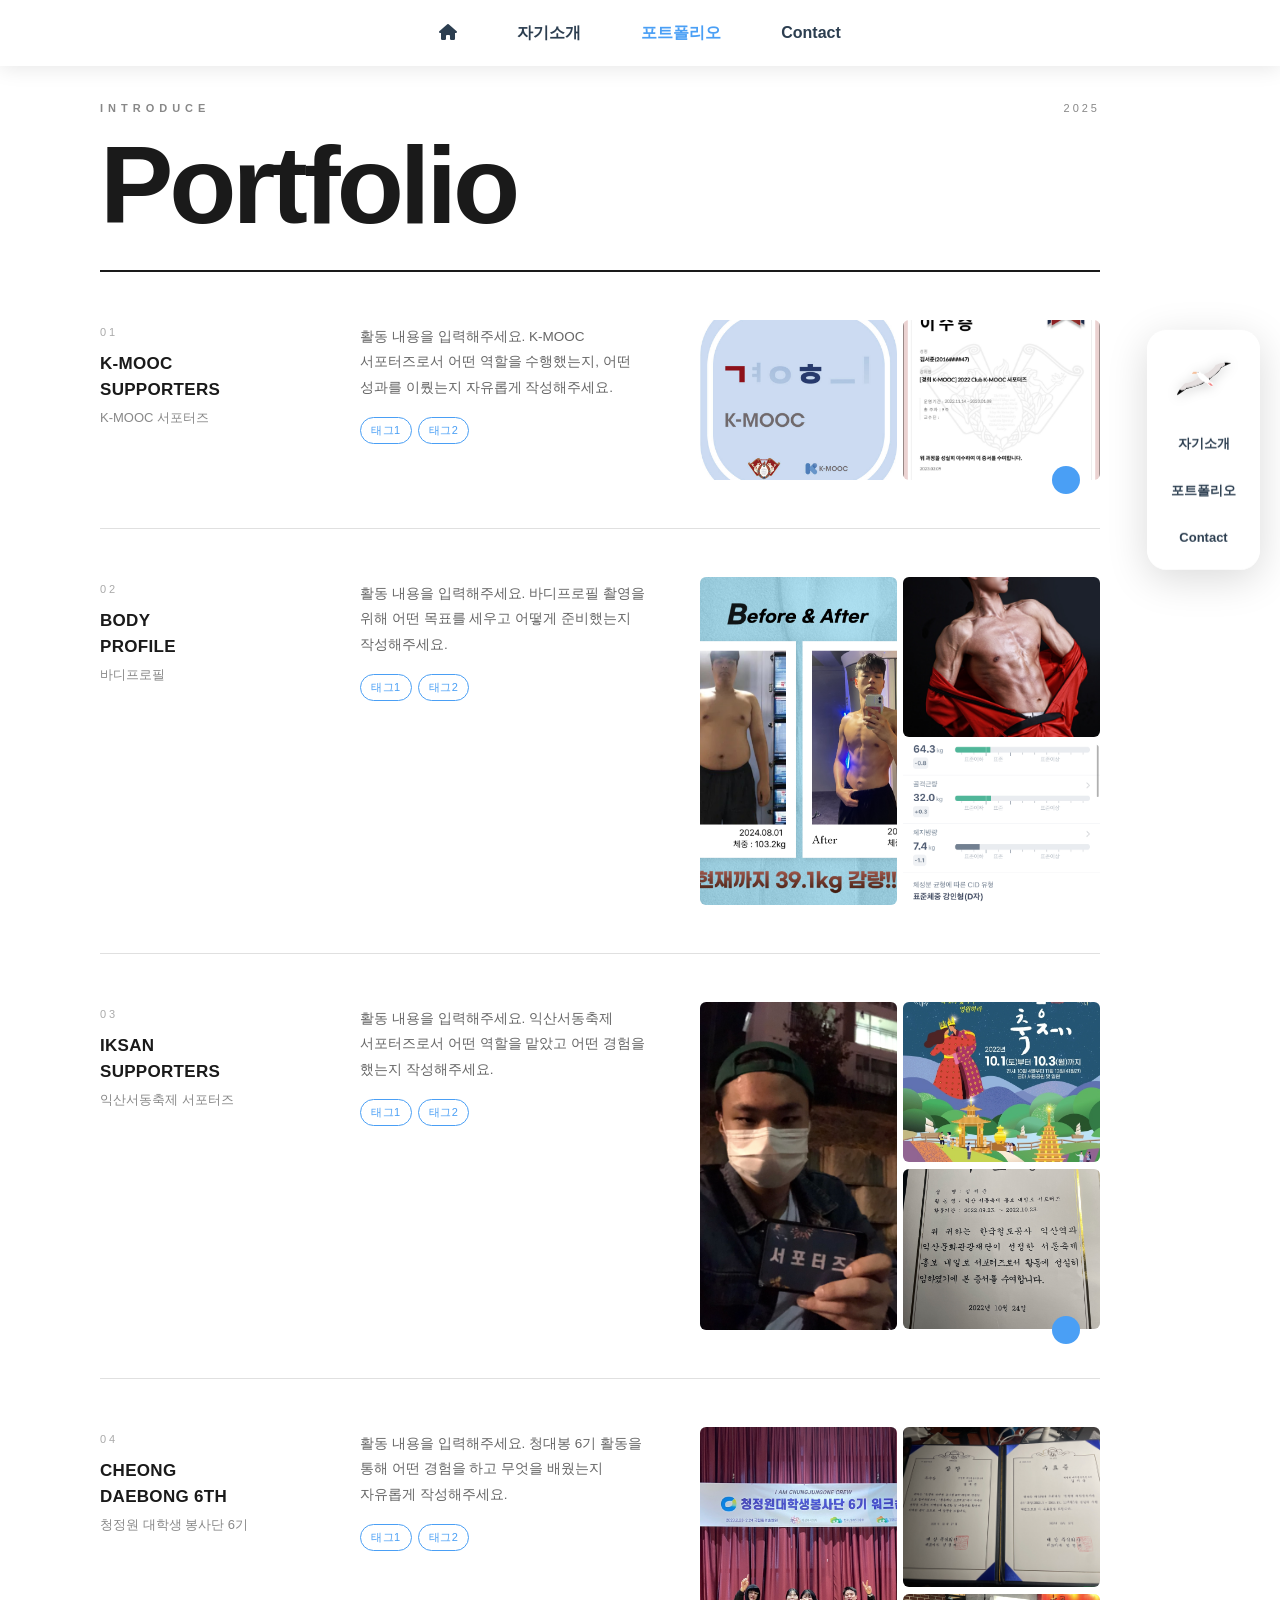
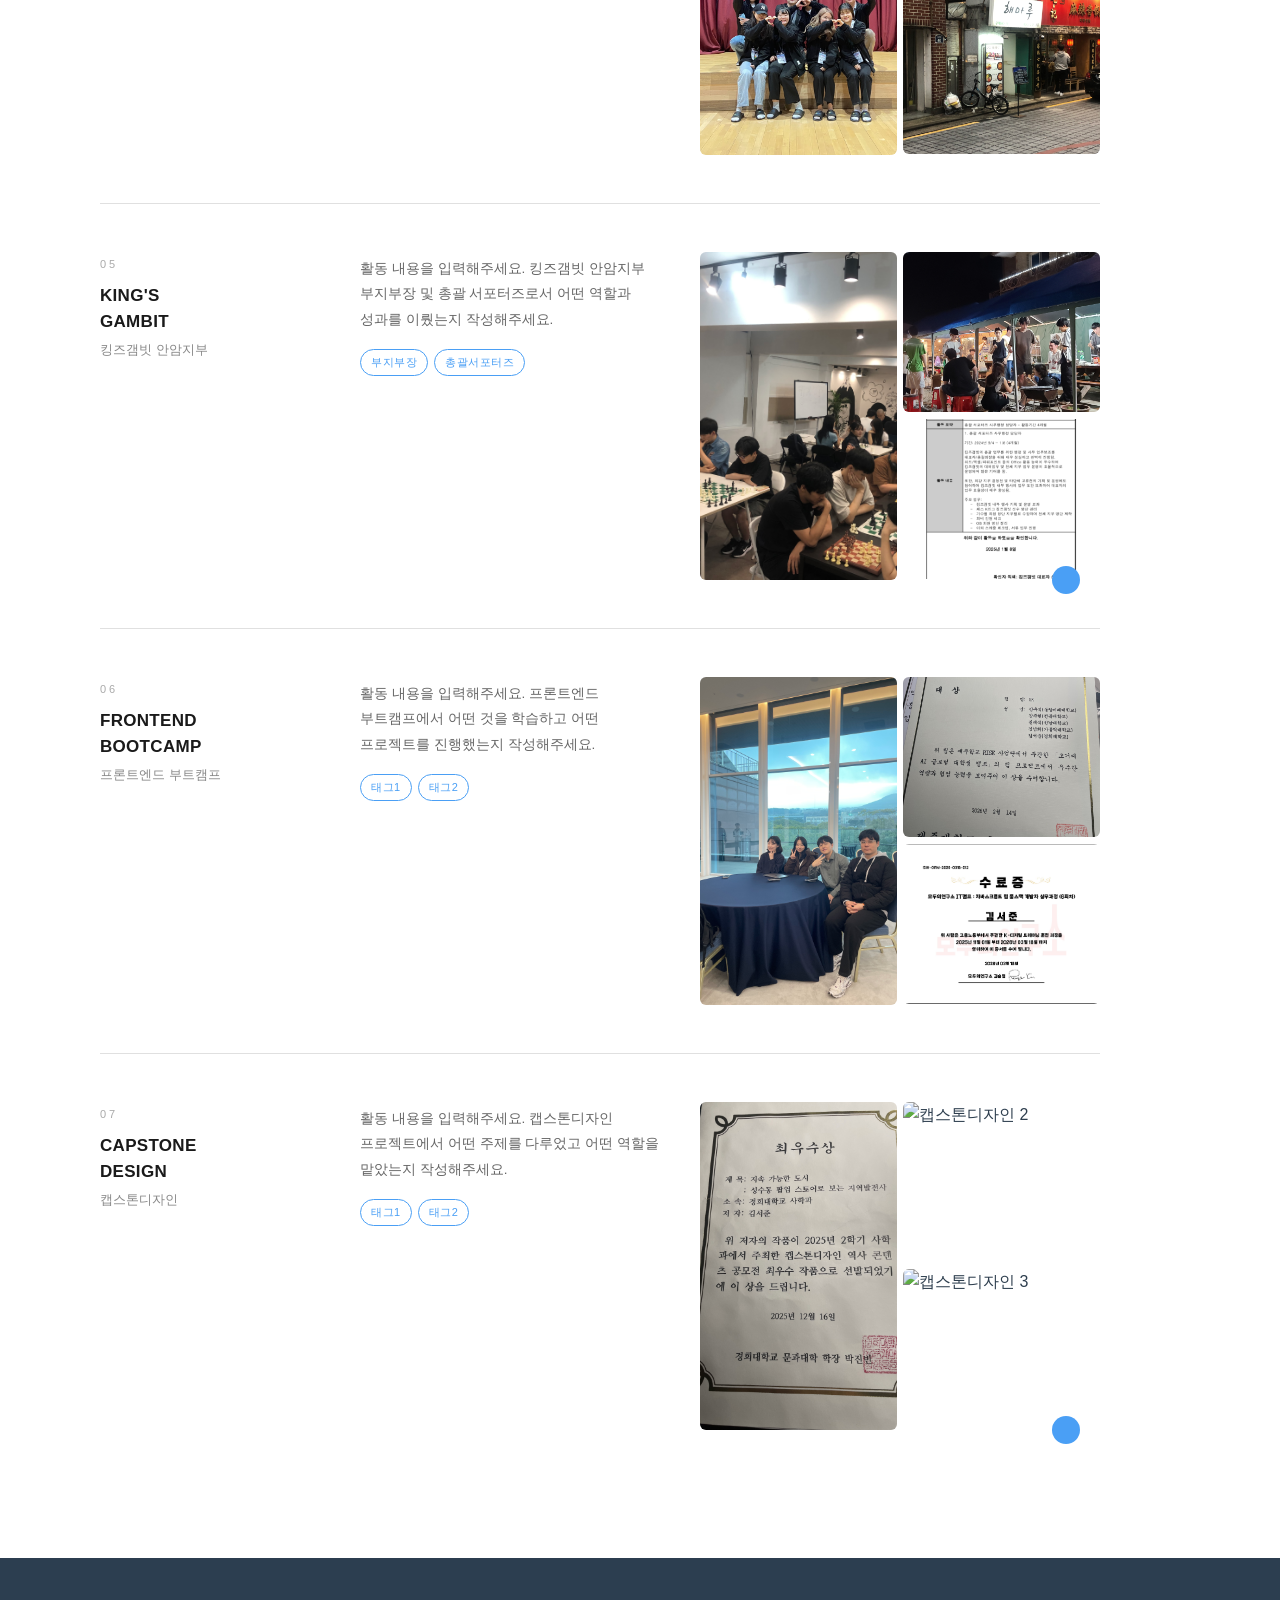
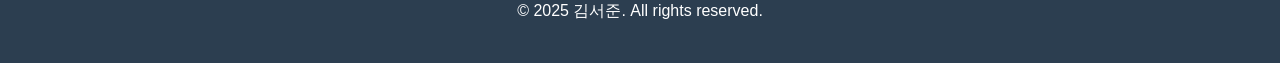
==== commit bd2caad2: "fixed: 컨텍트 링크 추가, 푸터 정리" ====
--- a/work.html
+++ b/work.html
@@ -116,7 +116,7 @@
       </a>
       <ul class="aside-menu">
         <li><a href="index.html#about" class="aside-link">자기소개</a></li>
-        <li><a href="work.html" class="aside-link active">포트폴리오</a></li>
+        <li><a href="index.html#projects" class="aside-link active">포트폴리오</a></li>
         <li><a href="index.html#contact" class="aside-link">Contact</a></li>
       </ul>
     </aside>
@@ -129,7 +129,7 @@
         </li>
         <li><a href="index.html#about">자기소개</a></li>
         <li>
-          <a href="work.html" style="color: var(--primary-blue)">포트폴리오</a>
+          <a href="index.html#projects" style="color: var(--primary-blue)">포트폴리오</a>
         </li>
         <li><a href="index.html#contact">Contact</a></li>
       </ul>
@@ -407,15 +407,7 @@
 
     <!-- Footer -->
     <footer>
-      <div class="social-links">
-        <a href="#" aria-label="GitHub"><i class="fab fa-github"></i></a>
-        <a href="#" aria-label="LinkedIn"><i class="fab fa-linkedin"></i></a>
-        <a href="#" aria-label="Email"><i class="fas fa-envelope"></i></a>
-      </div>
       <p>&copy; 2025 김서준. All rights reserved.</p>
-      <p style="margin-top: 10px; opacity: 0.7">
-        성실하고 꼼꼼하게, 매일 성장합니다.
-      </p>
     </footer>
     <script>
       (function () {
--- a/css/index.css
+++ b/css/index.css
@@ -609,6 +609,46 @@
             justify-content: center;
             color: var(--white);
             font-size: 72px;
+            overflow: hidden;
+            position: relative;
+        }
+
+        .project-image.mosaic-bg {
+            background: none;
+        }
+
+        .mosaic-grid {
+            position: absolute;
+            top: 0;
+            right: 0;
+            bottom: 0;
+            left: 0;
+            width: 100%;
+            height: 100%;
+            display: grid;
+            grid-template-columns: 1fr 1fr;
+            grid-template-rows: 1fr 1fr;
+            gap: 2px;
+            filter: blur(4px) brightness(1.1);
+            transform: scale(1.04);
+        }
+
+        .mosaic-grid img {
+            width: 100%;
+            height: 100%;
+            object-fit: cover;
+            display: block;
+        }
+
+        .mosaic-overlay {
+            position: absolute;
+            top: 0;
+            right: 0;
+            bottom: 0;
+            left: 0;
+            width: 100%;
+            height: 100%;
+            background: rgba(255, 255, 255, 0.25);
         }
 
         .project-content {
@@ -667,6 +707,9 @@
             background: var(--gray-bg);
             border-radius: 12px;
             transition: all 0.3s ease;
+            text-decoration: none;
+            color: inherit;
+            cursor: pointer;
         }
 
         .contact-item:hover {
@@ -953,7 +996,13 @@
 
             .video-frame {
                 max-width: 100%;
-                aspect-ratio: 3/4;
+                aspect-ratio: auto;
+                border-radius: 14px;
+            }
+
+            .hero-video {
+                object-fit: contain;
+                background: var(--text-dark);
             }
 
             .hero-content {
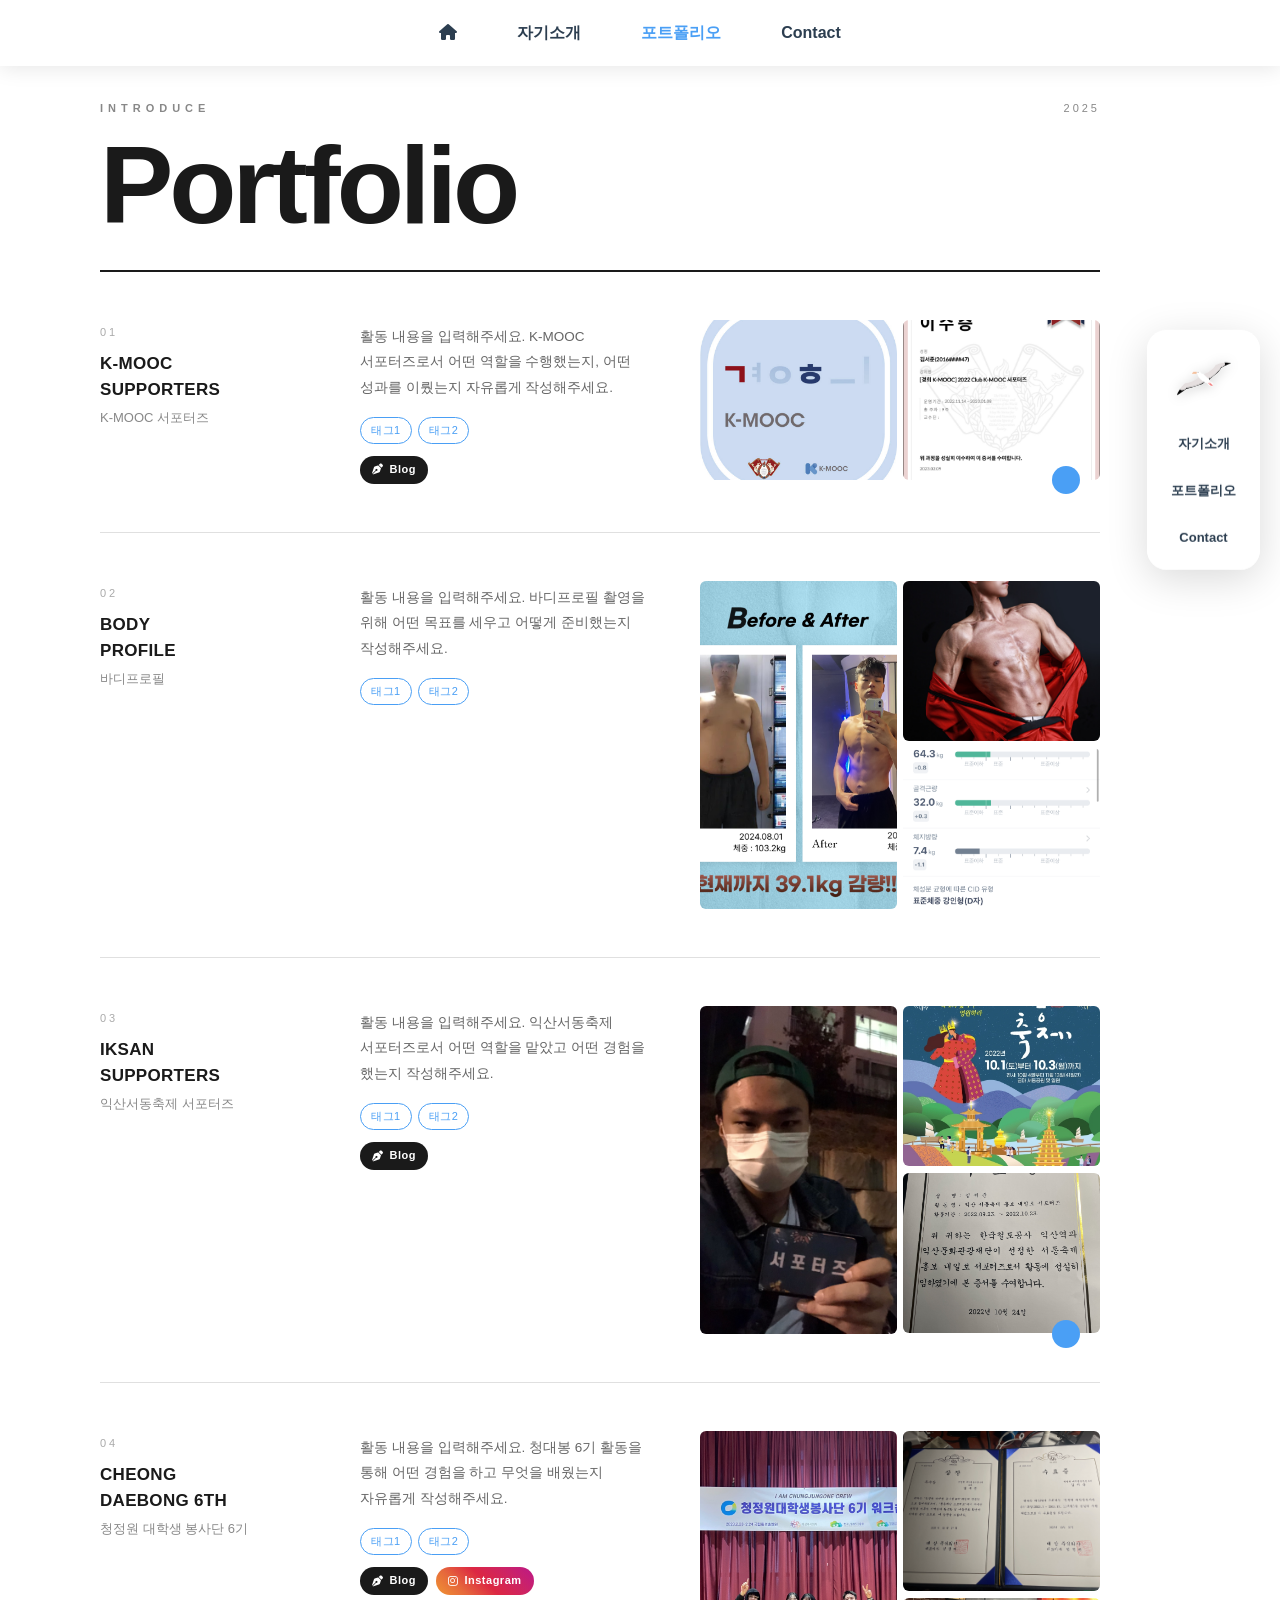
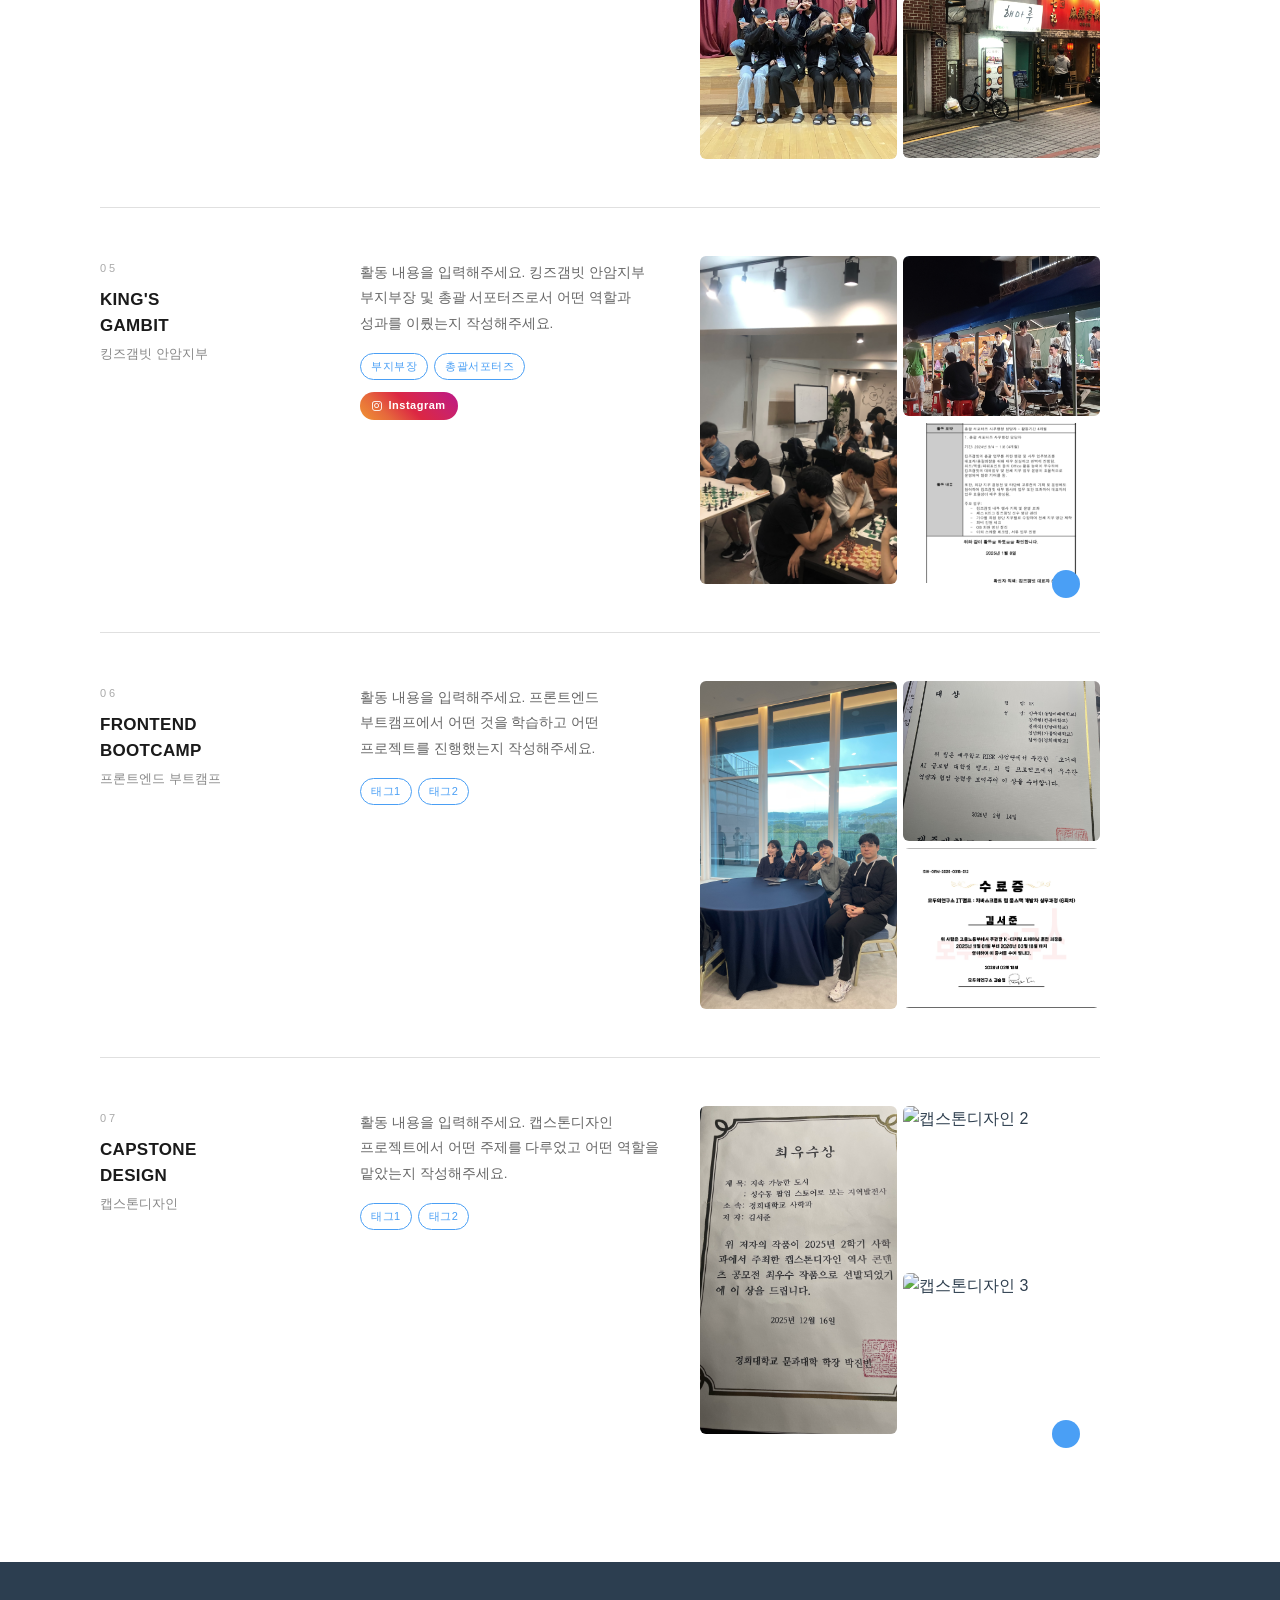
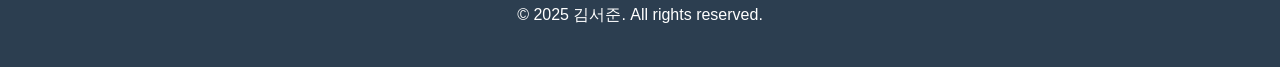
==== commit 0f2646e7: "add : 포트폴리오 sns 링크 추가" ====
--- a/work.html
+++ b/work.html
@@ -165,6 +165,11 @@
               <span class="work-tag">태그1</span>
               <span class="work-tag">태그2</span>
             </div>
+            <div class="work-links">
+              <a href="https://blog.naver.com/rrrr1133/222964730446" target="_blank" rel="noopener" class="work-link">
+                <i class="fas fa-pen-nib"></i> Blog
+              </a>
+            </div>
           </div>
           <div class="work-photos-col layout-2">
             <img
@@ -229,6 +234,11 @@
               <span class="work-tag">태그1</span>
               <span class="work-tag">태그2</span>
             </div>
+            <div class="work-links">
+              <a href="https://blog.naver.com/rrrr1133/222889382153" target="_blank" rel="noopener" class="work-link">
+                <i class="fas fa-pen-nib"></i> Blog
+              </a>
+            </div>
           </div>
           <div class="work-photos-col layout-3">
             <img
@@ -265,6 +275,14 @@
               <span class="work-tag">태그1</span>
               <span class="work-tag">태그2</span>
             </div>
+            <div class="work-links">
+              <a href="https://blog.naver.com/rrrr1133/223027588106" target="_blank" rel="noopener" class="work-link">
+                <i class="fas fa-pen-nib"></i> Blog
+              </a>
+              <a href="https://www.instagram.com/chung_no.1?utm_source=ig_web_button_share_sheet&igsh=ZDNlZDc0MzIxNw==" target="_blank" rel="noopener" class="work-link work-link--insta">
+                <i class="fab fa-instagram"></i> Instagram
+              </a>
+            </div>
           </div>
           <div class="work-photos-col layout-3">
             <img
@@ -300,6 +318,11 @@
             <div class="work-tags">
               <span class="work-tag">부지부장</span>
               <span class="work-tag">총괄서포터즈</span>
+            </div>
+            <div class="work-links">
+              <a href="https://www.instagram.com/kingsgambitanam?utm_source=ig_web_button_share_sheet&igsh=ZDNlZDc0MzIxNw==" target="_blank" rel="noopener" class="work-link work-link--insta">
+                <i class="fab fa-instagram"></i> Instagram
+              </a>
             </div>
           </div>
           <div class="work-photos-col layout-3">
--- a/css/work.css
+++ b/css/work.css
@@ -125,6 +125,45 @@
     color: #4A9FF5;
     border-radius: 20px;
     letter-spacing: 0.5px;
+}
+
+/* SNS / Blog Links */
+.work-links {
+    display: flex;
+    flex-wrap: wrap;
+    gap: 8px;
+    margin-top: 12px;
+}
+
+.work-link {
+    display: inline-flex;
+    align-items: center;
+    gap: 6px;
+    font-size: 11px;
+    font-weight: 600;
+    padding: 5px 12px;
+    border-radius: 20px;
+    text-decoration: none;
+    letter-spacing: 0.5px;
+    transition: all 0.25s ease;
+    background: #1a1a1a;
+    color: #fff;
+}
+
+.work-link:hover {
+    background: #4A9FF5;
+    transform: translateY(-1px);
+}
+
+.work-link--insta {
+    background: linear-gradient(45deg, #f09433, #e6683c, #dc2743, #cc2366, #bc1888);
+    color: #fff;
+}
+
+.work-link--insta:hover {
+    opacity: 0.85;
+    background: linear-gradient(45deg, #f09433, #e6683c, #dc2743, #cc2366, #bc1888);
+    transform: translateY(-1px);
 }
 
 /* Right: Photos */
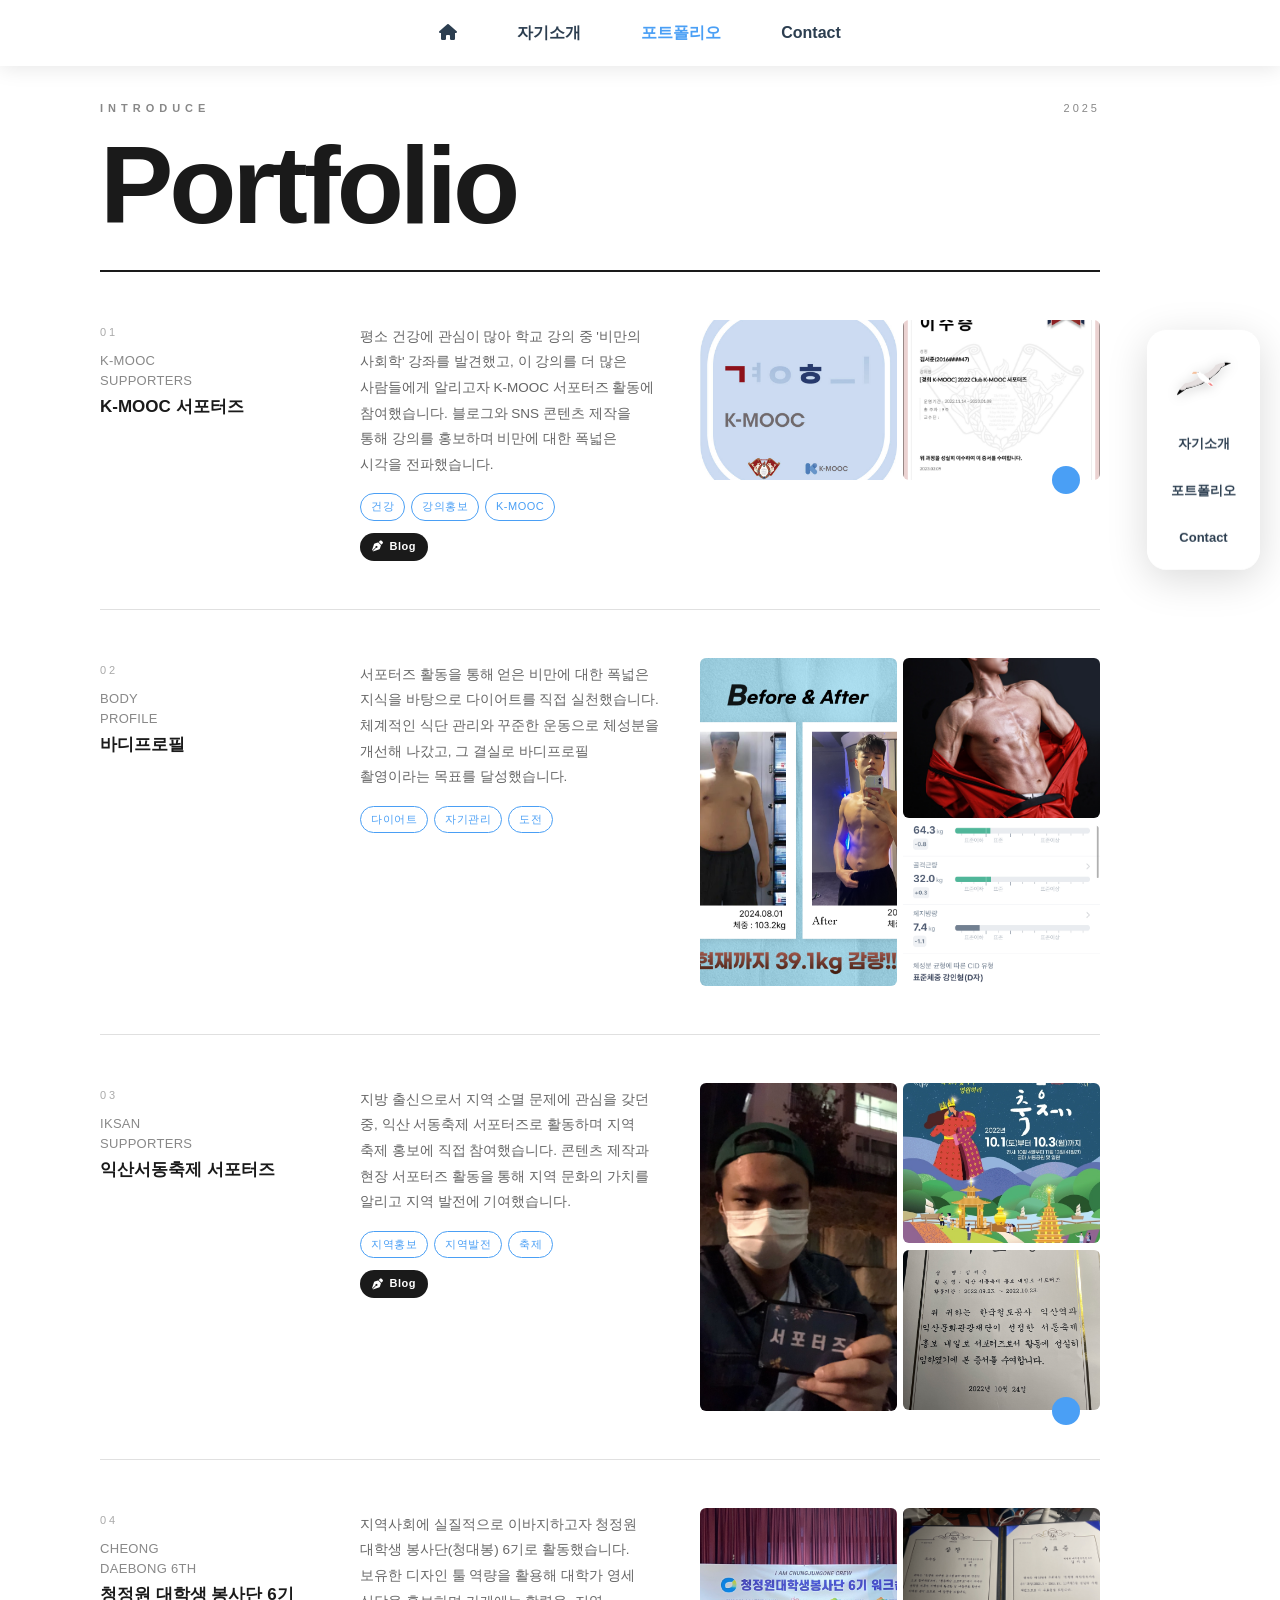
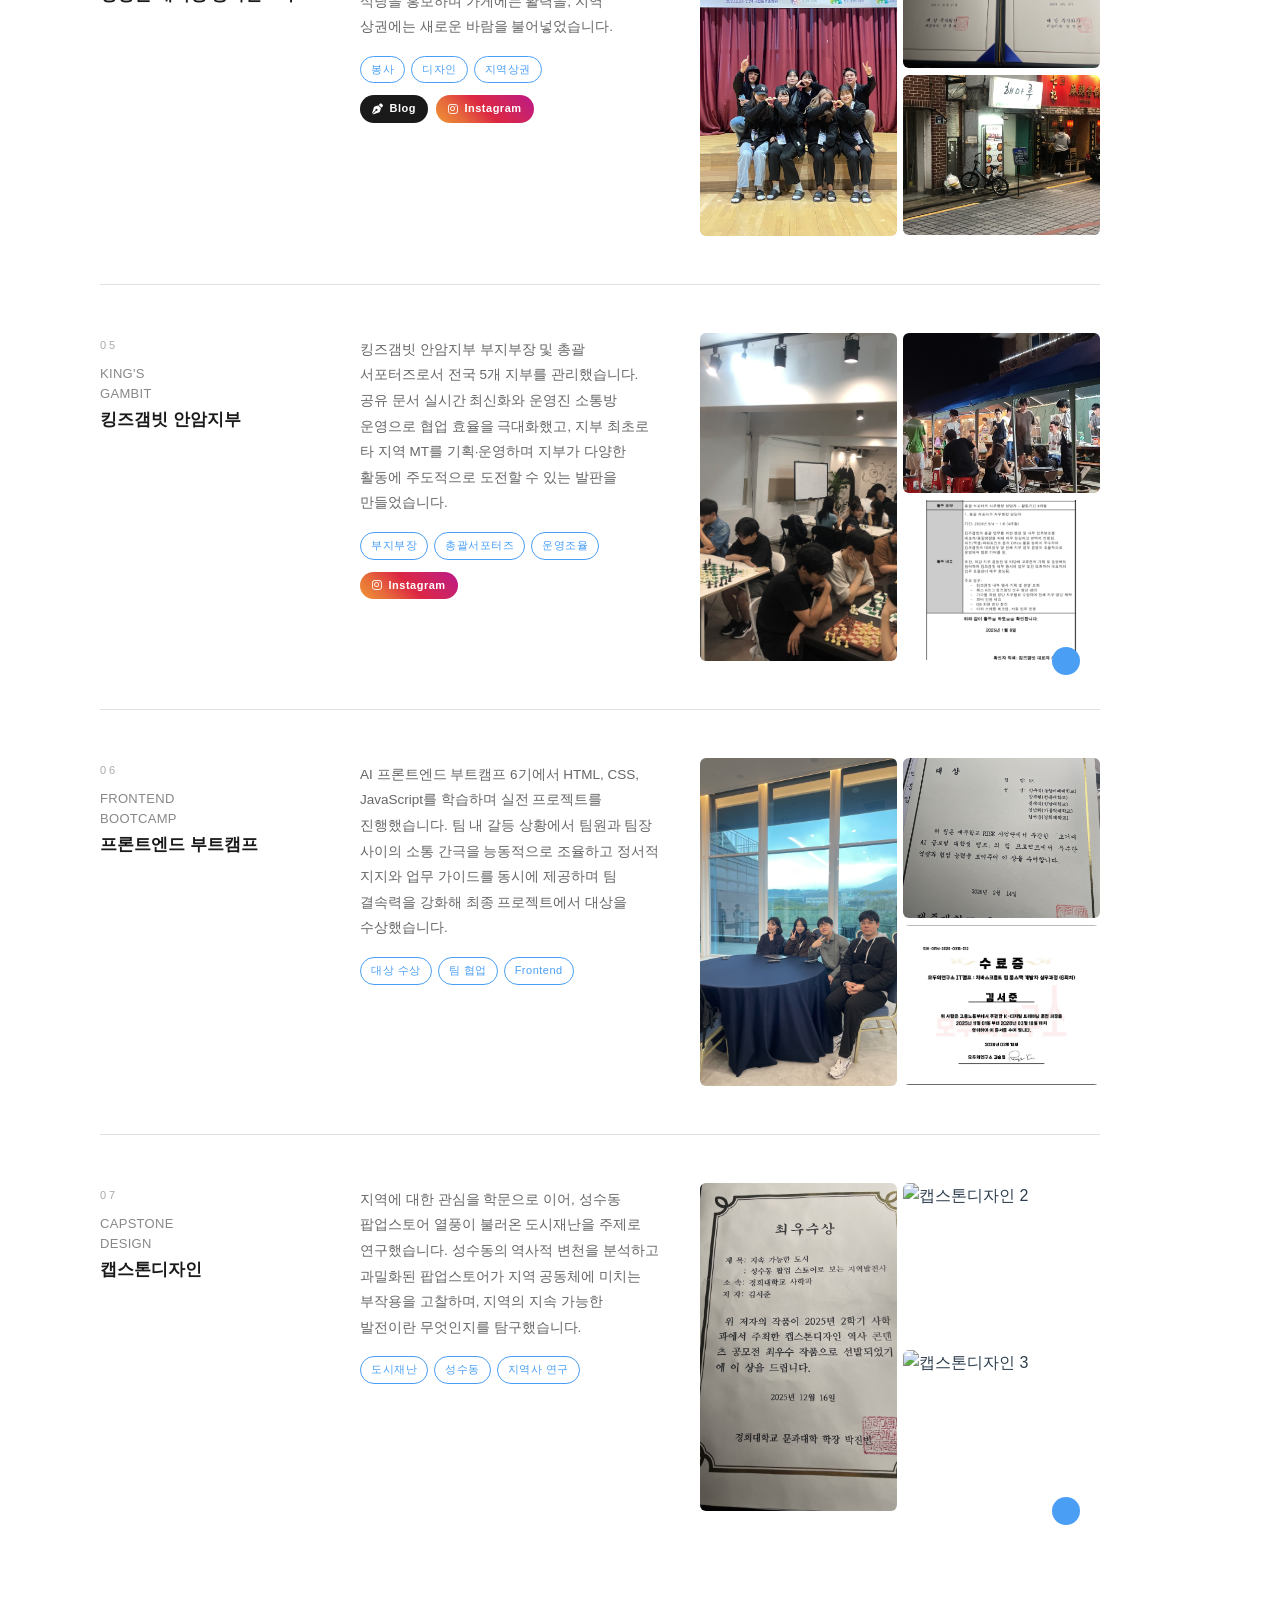
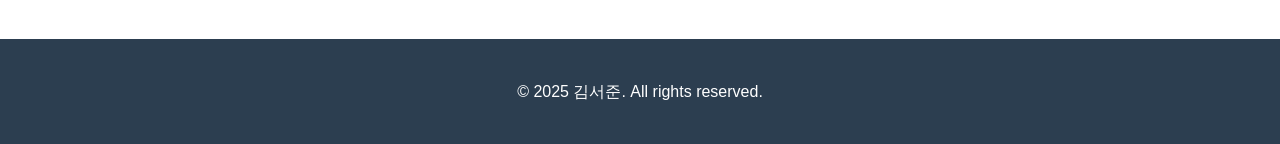
==== commit c906d048: "fixed : 포트폴리오 페이지 내용 채움" ====
--- a/work.html
+++ b/work.html
@@ -116,7 +116,9 @@
       </a>
       <ul class="aside-menu">
         <li><a href="index.html#about" class="aside-link">자기소개</a></li>
-        <li><a href="index.html#projects" class="aside-link active">포트폴리오</a></li>
+        <li>
+          <a href="index.html#projects" class="aside-link active">포트폴리오</a>
+        </li>
         <li><a href="index.html#contact" class="aside-link">Contact</a></li>
       </ul>
     </aside>
@@ -129,7 +131,9 @@
         </li>
         <li><a href="index.html#about">자기소개</a></li>
         <li>
-          <a href="index.html#projects" style="color: var(--primary-blue)">포트폴리오</a>
+          <a href="index.html#projects" style="color: var(--primary-blue)"
+            >포트폴리오</a
+          >
         </li>
         <li><a href="index.html#contact">Contact</a></li>
       </ul>
@@ -158,15 +162,23 @@
           </div>
           <div class="work-desc-col">
             <p>
-              활동 내용을 입력해주세요. K-MOOC 서포터즈로서 어떤 역할을
-              수행했는지, 어떤 성과를 이뤘는지 자유롭게 작성해주세요.
-            </p>
-            <div class="work-tags">
-              <span class="work-tag">태그1</span>
-              <span class="work-tag">태그2</span>
+              평소 건강에 관심이 많아 학교 강의 중 '비만의 사회학' 강좌를
+              발견했고, 이 강의를 더 많은 사람들에게 알리고자 K-MOOC 서포터즈
+              활동에 참여했습니다. 블로그와 SNS 콘텐츠 제작을 통해 강의를
+              홍보하며 비만에 대한 폭넓은 시각을 전파했습니다.
+            </p>
+            <div class="work-tags">
+              <span class="work-tag">건강</span>
+              <span class="work-tag">강의홍보</span>
+              <span class="work-tag">K-MOOC</span>
             </div>
             <div class="work-links">
-              <a href="https://blog.naver.com/rrrr1133/222964730446" target="_blank" rel="noopener" class="work-link">
+              <a
+                href="https://blog.naver.com/rrrr1133/222964730446"
+                target="_blank"
+                rel="noopener"
+                class="work-link"
+              >
                 <i class="fas fa-pen-nib"></i> Blog
               </a>
             </div>
@@ -194,12 +206,15 @@
           </div>
           <div class="work-desc-col">
             <p>
-              활동 내용을 입력해주세요. 바디프로필 촬영을 위해 어떤 목표를
-              세우고 어떻게 준비했는지 작성해주세요.
-            </p>
-            <div class="work-tags">
-              <span class="work-tag">태그1</span>
-              <span class="work-tag">태그2</span>
+              서포터즈 활동을 통해 얻은 비만에 대한 폭넓은 지식을 바탕으로
+              다이어트를 직접 실천했습니다. 체계적인 식단 관리와 꾸준한 운동으로
+              체성분을 개선해 나갔고, 그 결실로 바디프로필 촬영이라는 목표를
+              달성했습니다.
+            </p>
+            <div class="work-tags">
+              <span class="work-tag">다이어트</span>
+              <span class="work-tag">자기관리</span>
+              <span class="work-tag">도전</span>
             </div>
           </div>
           <div class="work-photos-col layout-3">
@@ -227,15 +242,23 @@
           </div>
           <div class="work-desc-col">
             <p>
-              활동 내용을 입력해주세요. 익산서동축제 서포터즈로서 어떤 역할을
-              맡았고 어떤 경험을 했는지 작성해주세요.
-            </p>
-            <div class="work-tags">
-              <span class="work-tag">태그1</span>
-              <span class="work-tag">태그2</span>
+              지방 출신으로서 지역 소멸 문제에 관심을 갖던 중, 익산 서동축제
+              서포터즈로 활동하며 지역 축제 홍보에 직접 참여했습니다. 콘텐츠
+              제작과 현장 서포터즈 활동을 통해 지역 문화의 가치를 알리고 지역
+              발전에 기여했습니다.
+            </p>
+            <div class="work-tags">
+              <span class="work-tag">지역홍보</span>
+              <span class="work-tag">지역발전</span>
+              <span class="work-tag">축제</span>
             </div>
             <div class="work-links">
-              <a href="https://blog.naver.com/rrrr1133/222889382153" target="_blank" rel="noopener" class="work-link">
+              <a
+                href="https://blog.naver.com/rrrr1133/222889382153"
+                target="_blank"
+                rel="noopener"
+                class="work-link"
+              >
                 <i class="fas fa-pen-nib"></i> Blog
               </a>
             </div>
@@ -268,18 +291,31 @@
           </div>
           <div class="work-desc-col">
             <p>
-              활동 내용을 입력해주세요. 청대봉 6기 활동을 통해 어떤 경험을 하고
-              무엇을 배웠는지 자유롭게 작성해주세요.
-            </p>
-            <div class="work-tags">
-              <span class="work-tag">태그1</span>
-              <span class="work-tag">태그2</span>
+              지역사회에 실질적으로 이바지하고자 청정원 대학생 봉사단(청대봉)
+              6기로 활동했습니다. 보유한 디자인 툴 역량을 활용해 대학가 영세
+              식당을 홍보하며 가게에는 활력을, 지역 상권에는 새로운 바람을
+              불어넣었습니다.
+            </p>
+            <div class="work-tags">
+              <span class="work-tag">봉사</span>
+              <span class="work-tag">디자인</span>
+              <span class="work-tag">지역상권</span>
             </div>
             <div class="work-links">
-              <a href="https://blog.naver.com/rrrr1133/223027588106" target="_blank" rel="noopener" class="work-link">
+              <a
+                href="https://blog.naver.com/rrrr1133/223027588106"
+                target="_blank"
+                rel="noopener"
+                class="work-link"
+              >
                 <i class="fas fa-pen-nib"></i> Blog
               </a>
-              <a href="https://www.instagram.com/chung_no.1?utm_source=ig_web_button_share_sheet&igsh=ZDNlZDc0MzIxNw==" target="_blank" rel="noopener" class="work-link work-link--insta">
+              <a
+                href="https://www.instagram.com/chung_no.1?utm_source=ig_web_button_share_sheet&igsh=ZDNlZDc0MzIxNw=="
+                target="_blank"
+                rel="noopener"
+                class="work-link work-link--insta"
+              >
                 <i class="fab fa-instagram"></i> Instagram
               </a>
             </div>
@@ -312,15 +348,24 @@
           </div>
           <div class="work-desc-col">
             <p>
-              활동 내용을 입력해주세요. 킹즈갬빗 안암지부 부지부장 및 총괄
-              서포터즈로서 어떤 역할과 성과를 이뤘는지 작성해주세요.
+              킹즈갬빗 안암지부 부지부장 및 총괄 서포터즈로서 전국 5개 지부를
+              관리했습니다. 공유 문서 실시간 최신화와 운영진 소통방 운영으로
+              협업 효율을 극대화했고, 지부 최초로 타 지역 MT를 기획·운영하며
+              지부가 다양한 활동에 주도적으로 도전할 수 있는 발판을
+              만들었습니다.
             </p>
             <div class="work-tags">
               <span class="work-tag">부지부장</span>
               <span class="work-tag">총괄서포터즈</span>
+              <span class="work-tag">운영조율</span>
             </div>
             <div class="work-links">
-              <a href="https://www.instagram.com/kingsgambitanam?utm_source=ig_web_button_share_sheet&igsh=ZDNlZDc0MzIxNw==" target="_blank" rel="noopener" class="work-link work-link--insta">
+              <a
+                href="https://www.instagram.com/kingsgambitanam?utm_source=ig_web_button_share_sheet&igsh=ZDNlZDc0MzIxNw=="
+                target="_blank"
+                rel="noopener"
+                class="work-link work-link--insta"
+              >
                 <i class="fab fa-instagram"></i> Instagram
               </a>
             </div>
@@ -353,12 +398,16 @@
           </div>
           <div class="work-desc-col">
             <p>
-              활동 내용을 입력해주세요. 프론트엔드 부트캠프에서 어떤 것을
-              학습하고 어떤 프로젝트를 진행했는지 작성해주세요.
-            </p>
-            <div class="work-tags">
-              <span class="work-tag">태그1</span>
-              <span class="work-tag">태그2</span>
+              AI 프론트엔드 부트캠프 6기에서 HTML, CSS, JavaScript를 학습하며
+              실전 프로젝트를 진행했습니다. 팀 내 갈등 상황에서 팀원과 팀장
+              사이의 소통 간극을 능동적으로 조율하고 정서적 지지와 업무 가이드를
+              동시에 제공하며 팀 결속력을 강화해 최종 프로젝트에서 대상을
+              수상했습니다.
+            </p>
+            <div class="work-tags">
+              <span class="work-tag">대상 수상</span>
+              <span class="work-tag">팀 협업</span>
+              <span class="work-tag">Frontend</span>
             </div>
           </div>
           <div class="work-photos-col layout-3">
@@ -389,12 +438,15 @@
           </div>
           <div class="work-desc-col">
             <p>
-              활동 내용을 입력해주세요. 캡스톤디자인 프로젝트에서 어떤 주제를
-              다루었고 어떤 역할을 맡았는지 작성해주세요.
-            </p>
-            <div class="work-tags">
-              <span class="work-tag">태그1</span>
-              <span class="work-tag">태그2</span>
+              지역에 대한 관심을 학문으로 이어, 성수동 팝업스토어 열풍이 불러온
+              도시재난을 주제로 연구했습니다. 성수동의 역사적 변천을 분석하고
+              과밀화된 팝업스토어가 지역 공동체에 미치는 부작용을 고찰하며,
+              지역의 지속 가능한 발전이란 무엇인지를 탐구했습니다.
+            </p>
+            <div class="work-tags">
+              <span class="work-tag">도시재난</span>
+              <span class="work-tag">성수동</span>
+              <span class="work-tag">지역사 연구</span>
             </div>
           </div>
           <div class="work-photos-col layout-3">
--- a/css/work.css
+++ b/css/work.css
@@ -79,9 +79,9 @@
 }
 
 .work-name {
-    font-size: 17px;
-    font-weight: 800;
-    color: #1a1a1a;
+    font-size: 13px;
+    font-weight: 500;
+    color: #888;
     line-height: 1.5;
     letter-spacing: 0.3px;
     text-transform: uppercase;
@@ -90,12 +90,12 @@
 
 .work-name-ko {
     display: block;
-    font-size: 13px;
-    font-weight: 500;
-    color: #888;
+    font-size: 17px;
+    font-weight: 800;
+    color: #1a1a1a;
     text-transform: none;
     letter-spacing: 0;
-    margin-top: 6px;
+    margin-top: 4px;
 }
 
 /* Middle: Description */
@@ -377,11 +377,13 @@
     }
 
     .work-name {
+        font-size: 11px;
+        color: #aaa;
+    }
+
+    .work-name-ko {
         font-size: 15px;
-    }
-
-    .work-name-ko {
-        font-size: 12px;
+        color: #1a1a1a;
         margin-top: 3px;
     }
 
@@ -441,4 +443,14 @@
         font-size: 10px;
         padding: 3px 8px;
     }
-}
+
+    .work-name {
+        font-size: 10px;
+        color: #aaa;
+    }
+
+    .work-name-ko {
+        font-size: 13px;
+        color: #1a1a1a;
+    }
+}
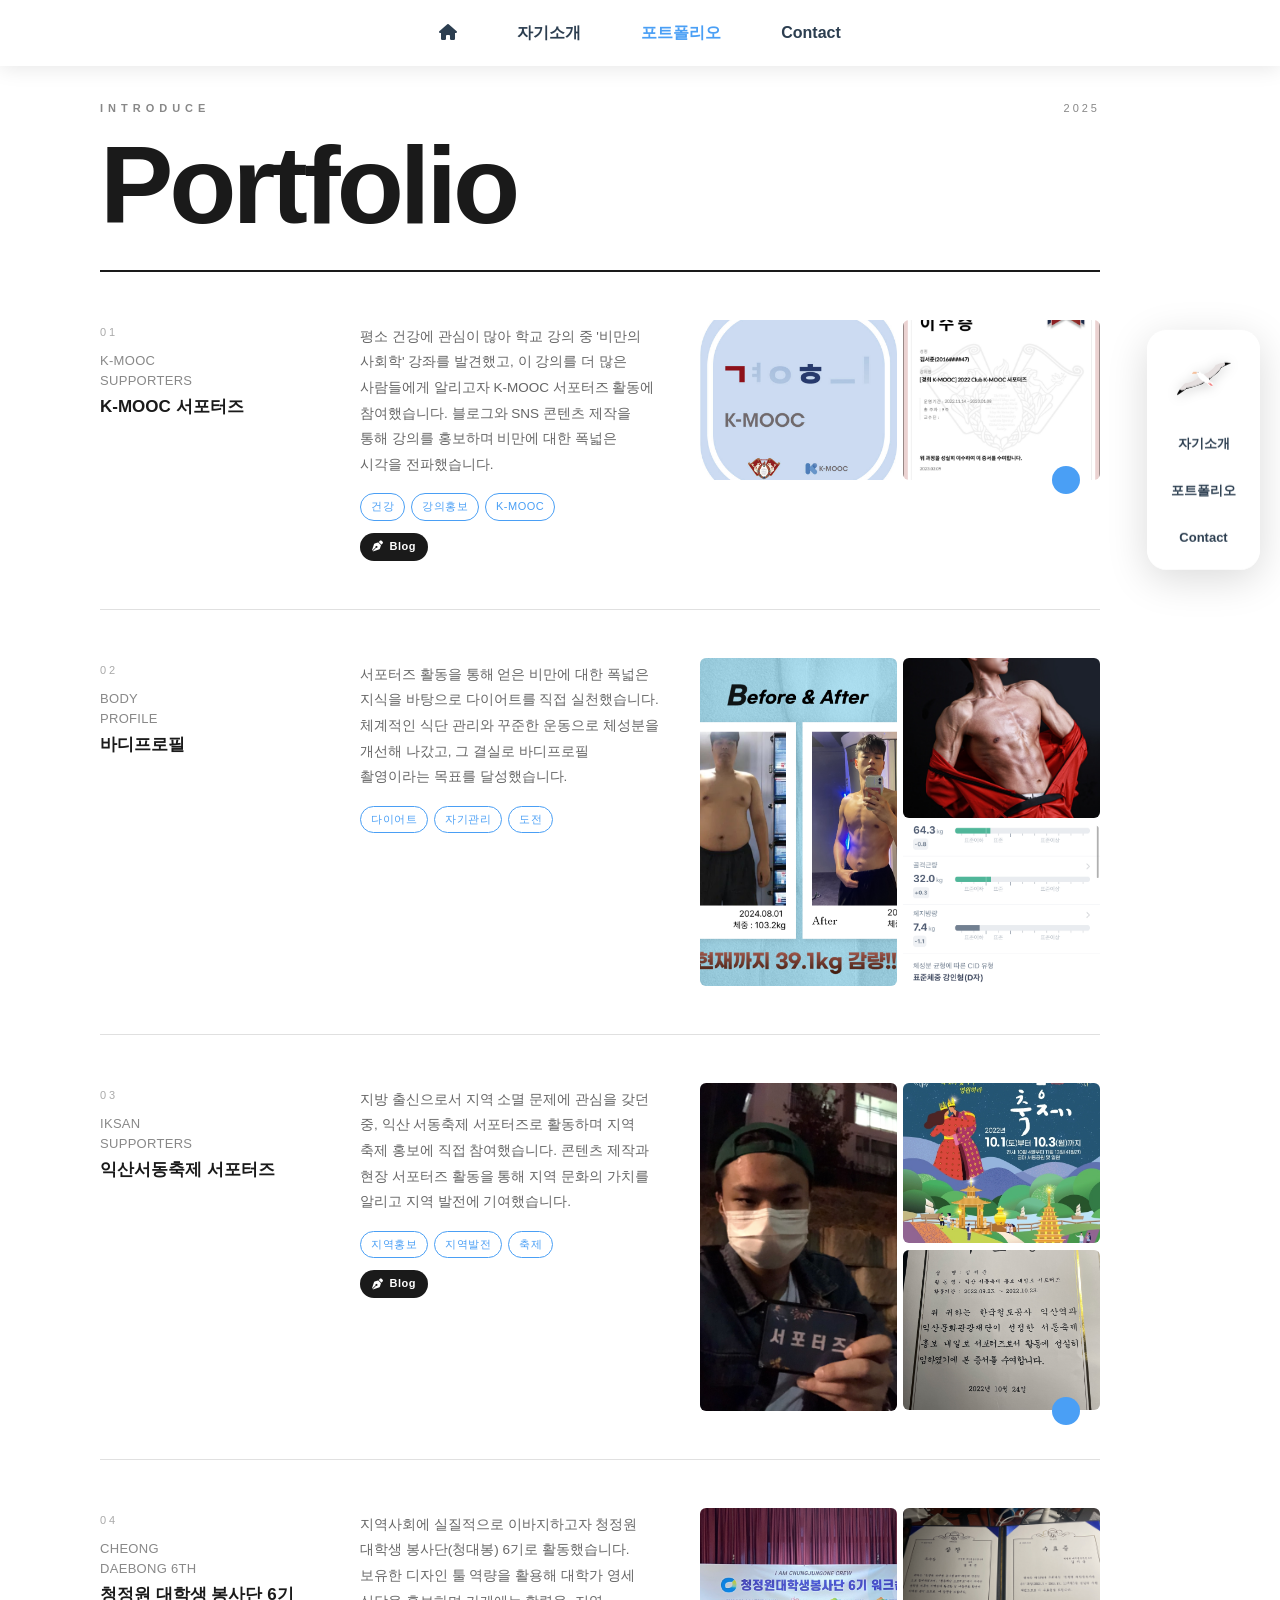
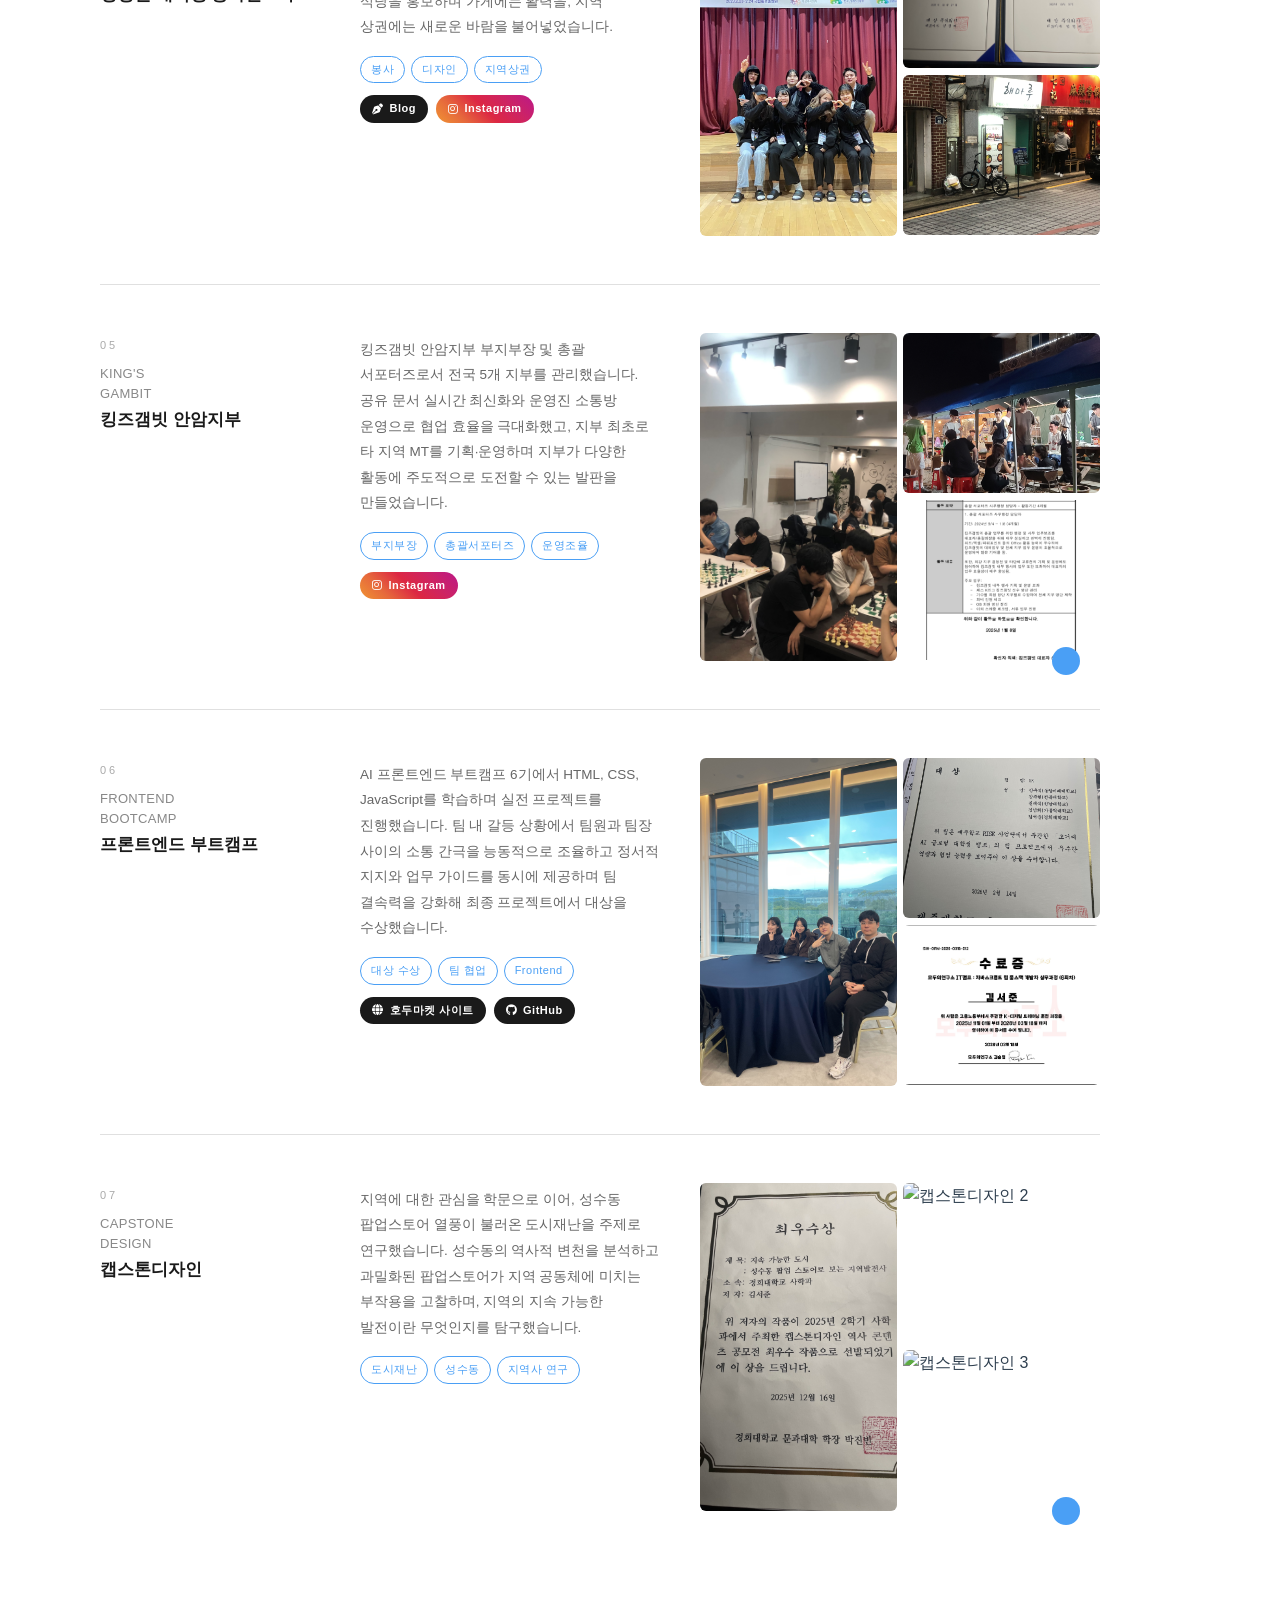
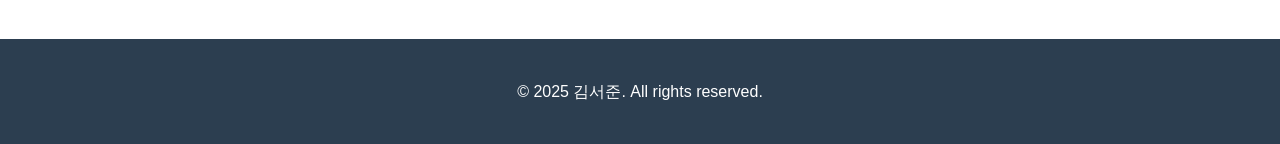
==== commit 9615a979: "fixed: 프로젝트 사이트와 깃허브 링크 연결" ====
--- a/work.html
+++ b/work.html
@@ -409,6 +409,14 @@
               <span class="work-tag">팀 협업</span>
               <span class="work-tag">Frontend</span>
             </div>
+            <div class="work-links">
+              <a href="https://hodudu.netlify.app/" target="_blank" rel="noopener" class="work-link">
+                <i class="fas fa-globe"></i> 호두마켓 사이트
+              </a>
+              <a href="https://github.com/usewooseok97/HODU_MARKET.git" target="_blank" rel="noopener" class="work-link">
+                <i class="fab fa-github"></i> GitHub
+              </a>
+            </div>
           </div>
           <div class="work-photos-col layout-3">
             <img
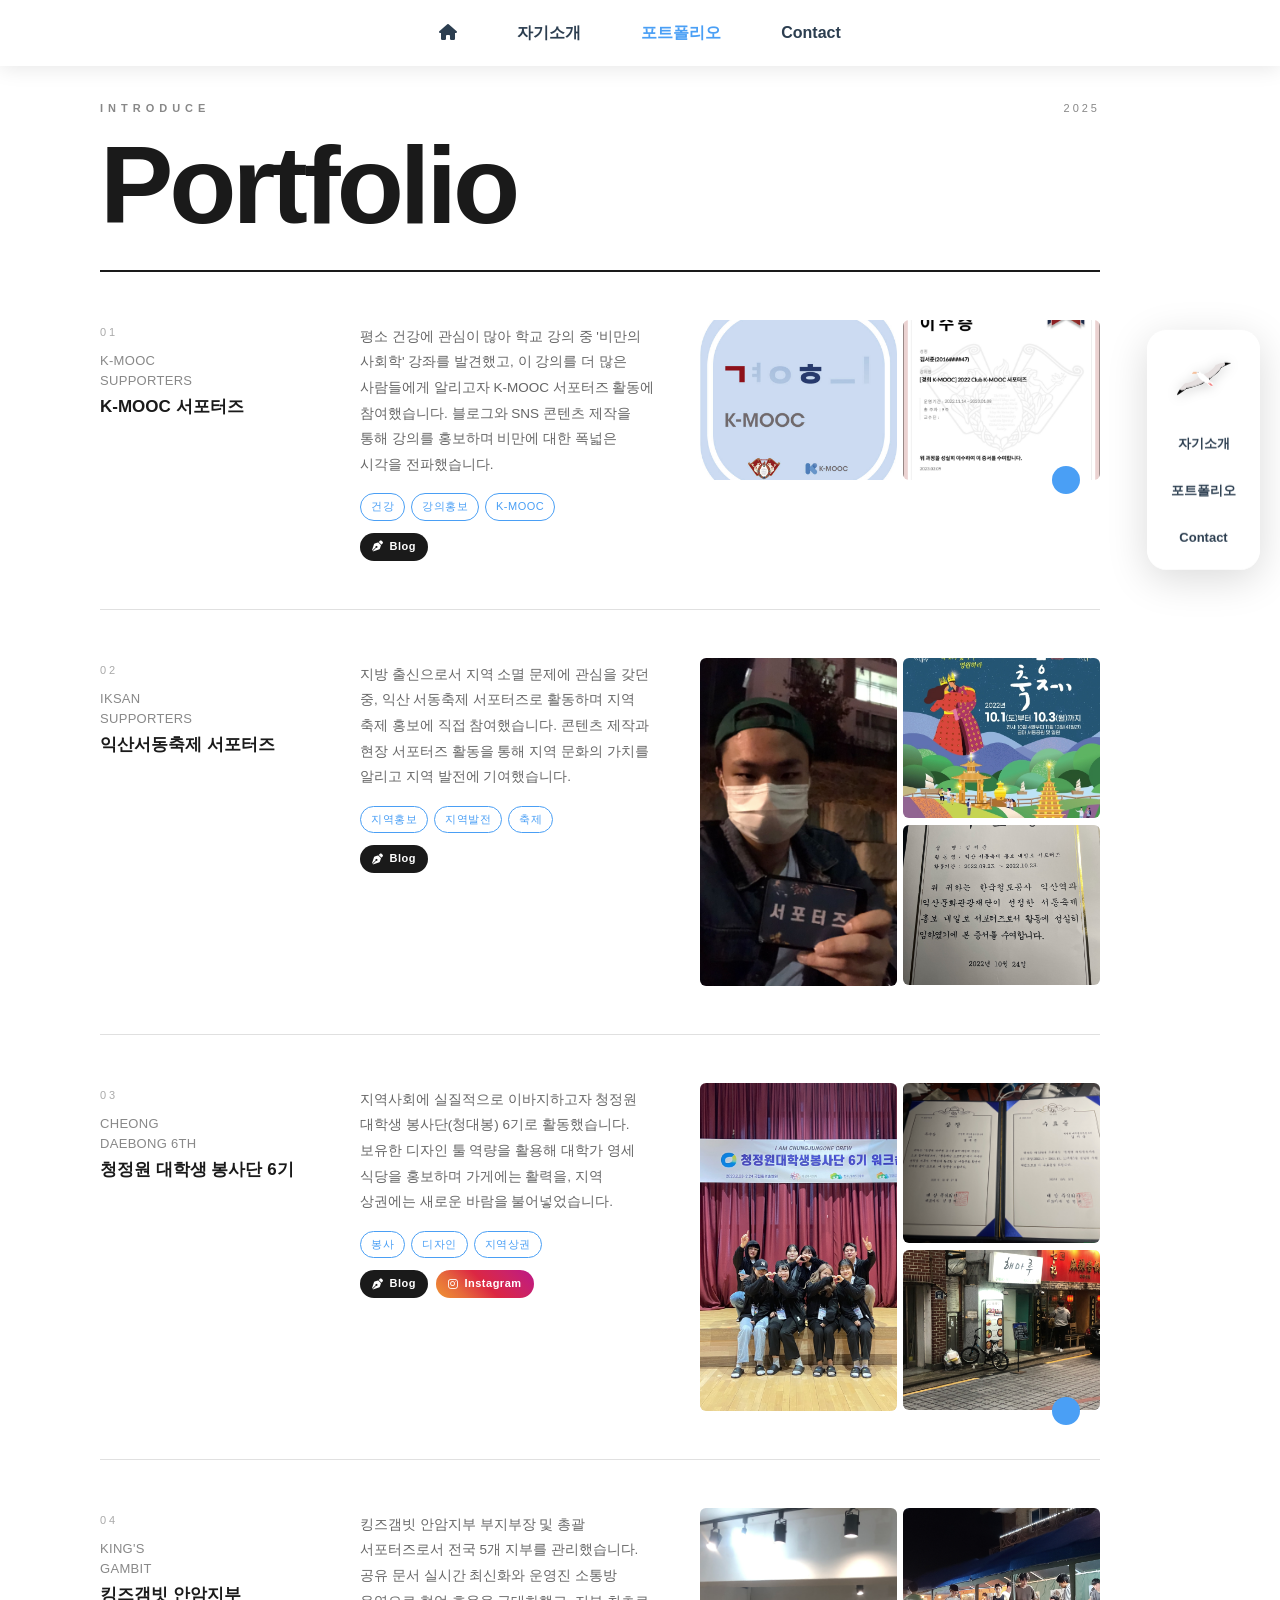
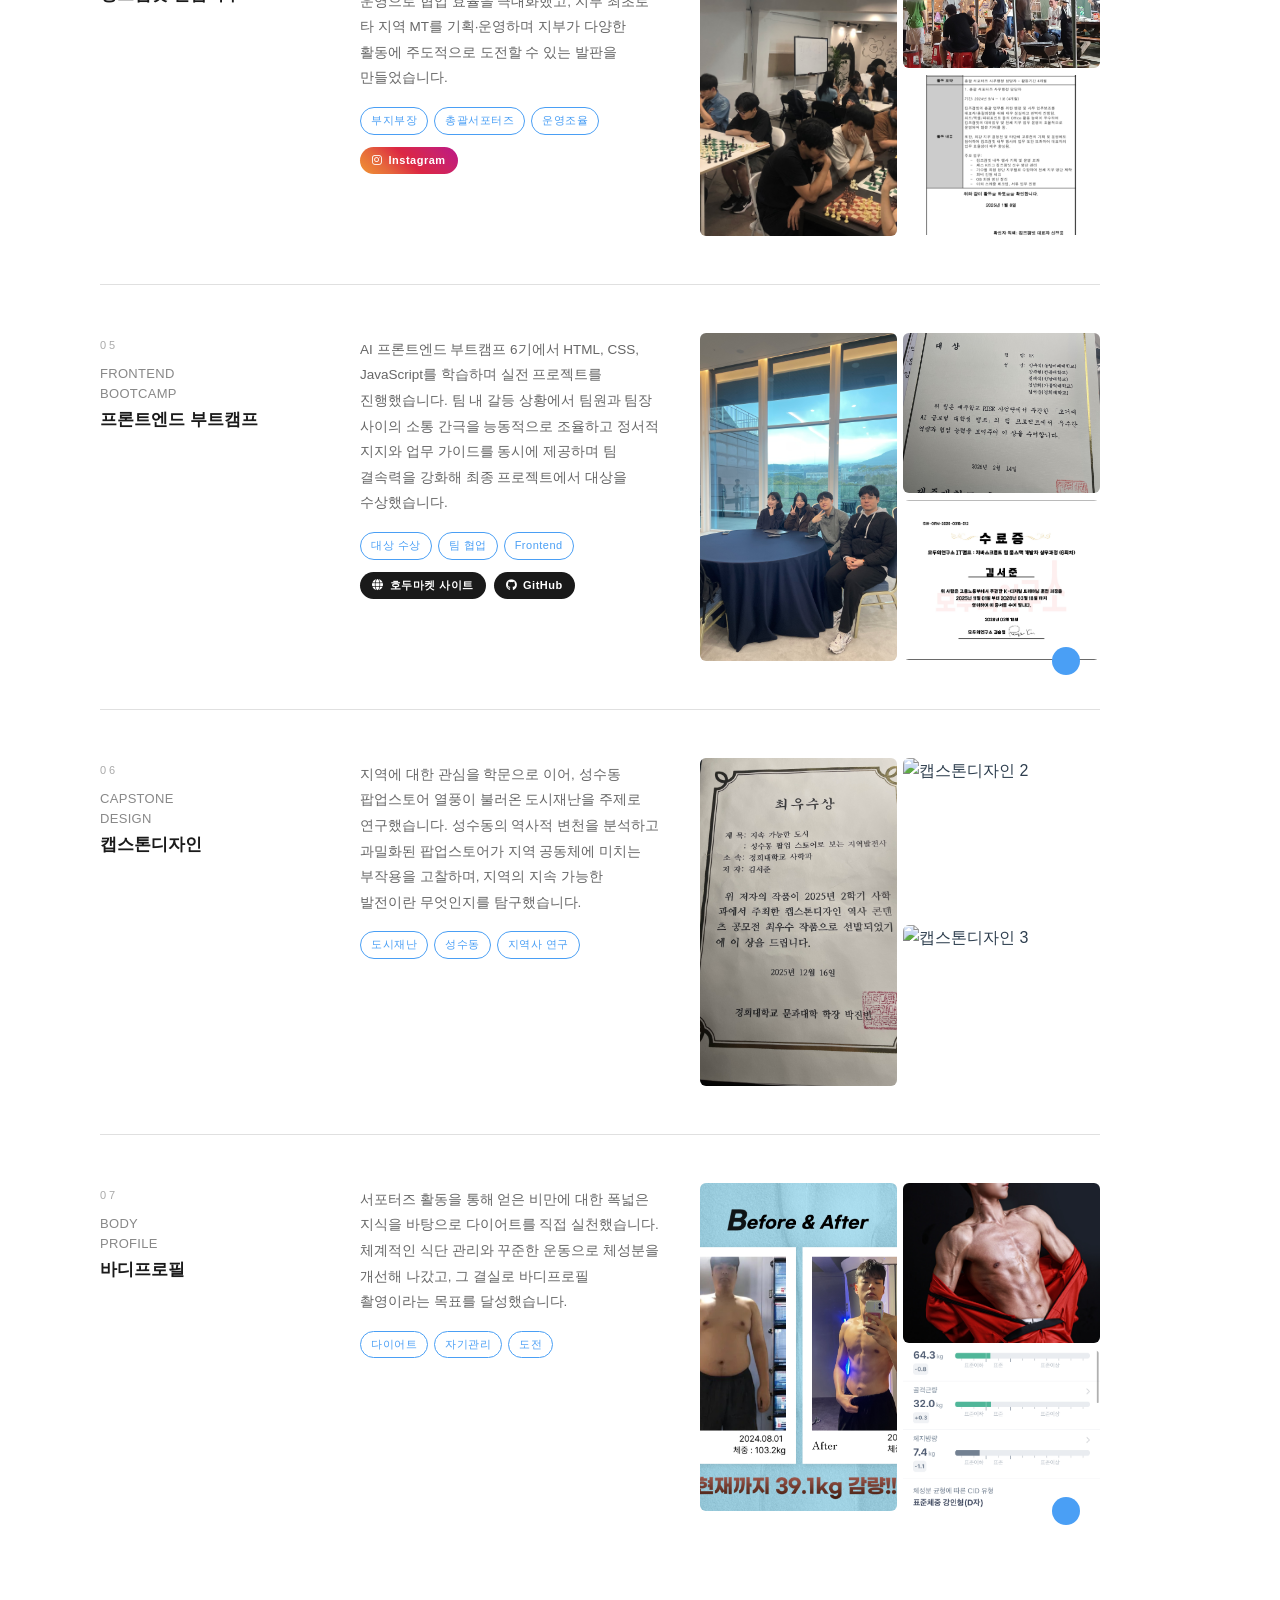
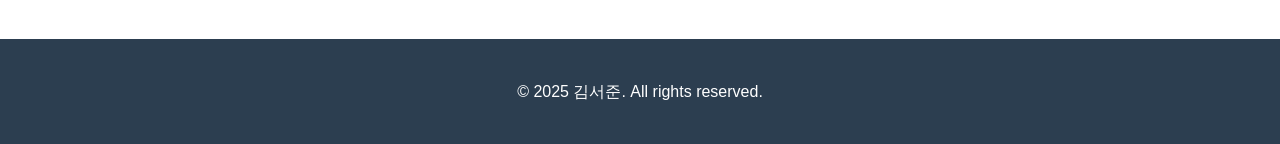
==== commit 173bddbb: "fixed : 포트폴리오 내용 순서변경" ====
--- a/work.html
+++ b/work.html
@@ -195,46 +195,10 @@
           </div>
         </div>
 
-        <!-- 02. 바디프로필 -->
+        <!-- 02. 익산서동축제 서포터즈 -->
         <div class="work-row">
           <div class="work-info-col">
             <p class="work-number">02</p>
-            <h2 class="work-name">
-              Body<br />Profile
-              <span class="work-name-ko">바디프로필</span>
-            </h2>
-          </div>
-          <div class="work-desc-col">
-            <p>
-              서포터즈 활동을 통해 얻은 비만에 대한 폭넓은 지식을 바탕으로
-              다이어트를 직접 실천했습니다. 체계적인 식단 관리와 꾸준한 운동으로
-              체성분을 개선해 나갔고, 그 결실로 바디프로필 촬영이라는 목표를
-              달성했습니다.
-            </p>
-            <div class="work-tags">
-              <span class="work-tag">다이어트</span>
-              <span class="work-tag">자기관리</span>
-              <span class="work-tag">도전</span>
-            </div>
-          </div>
-          <div class="work-photos-col layout-3">
-            <img
-              class="photo-span"
-              src="./포폴%20정리/2.%20바디프로필/KakaoTalk_20260520_205711517.png"
-              alt="바디프로필"
-            />
-            <img
-              src="./포폴%20정리/2.%20바디프로필/KakaoTalk_20260520_205711517_01.jpg"
-              alt="바디프로필 2"
-            />
-            <img src="./포폴%20정리/2.%20바디프로필/인바디.png" alt="인바디" />
-          </div>
-        </div>
-
-        <!-- 03. 익산서동축제 서포터즈 -->
-        <div class="work-row">
-          <div class="work-info-col">
-            <p class="work-number">03</p>
             <h2 class="work-name">
               Iksan<br />Supporters
               <span class="work-name-ko">익산서동축제 서포터즈</span>
@@ -280,10 +244,10 @@
           </div>
         </div>
 
-        <!-- 04. 청대봉 6기 -->
-        <div class="work-row">
-          <div class="work-info-col">
-            <p class="work-number">04</p>
+        <!-- 03. 청대봉 6기 -->
+        <div class="work-row">
+          <div class="work-info-col">
+            <p class="work-number">03</p>
             <h2 class="work-name">
               Cheong<br />Daebong 6th
               <span class="work-name-ko">청정원 대학생 봉사단 6기</span>
@@ -337,10 +301,10 @@
           </div>
         </div>
 
-        <!-- 05. 킹즈갬빗 -->
-        <div class="work-row">
-          <div class="work-info-col">
-            <p class="work-number">05</p>
+        <!-- 04. 킹즈갬빗 -->
+        <div class="work-row">
+          <div class="work-info-col">
+            <p class="work-number">04</p>
             <h2 class="work-name">
               King's<br />Gambit
               <span class="work-name-ko">킹즈갬빗 안암지부</span>
@@ -387,10 +351,10 @@
           </div>
         </div>
 
-        <!-- 06. 프론트엔드 부트캠프 -->
-        <div class="work-row">
-          <div class="work-info-col">
-            <p class="work-number">06</p>
+        <!-- 05. 프론트엔드 부트캠프 -->
+        <div class="work-row">
+          <div class="work-info-col">
+            <p class="work-number">05</p>
             <h2 class="work-name">
               Frontend<br />Bootcamp
               <span class="work-name-ko">프론트엔드 부트캠프</span>
@@ -435,10 +399,10 @@
           </div>
         </div>
 
-        <!-- 07. 캡스톤디자인 -->
-        <div class="work-row">
-          <div class="work-info-col">
-            <p class="work-number">07</p>
+        <!-- 06. 캡스톤디자인 -->
+        <div class="work-row">
+          <div class="work-info-col">
+            <p class="work-number">06</p>
             <h2 class="work-name">
               Capstone<br />Design
               <span class="work-name-ko">캡스톤디자인</span>
@@ -471,6 +435,42 @@
               src="./포폴%20정리/7.%20캡스톤디자인/KakaoTalk_20260520_211951768_01.png"
               alt="캡스톤디자인 3"
             />
+          </div>
+        </div>
+
+        <!-- 07. 바디프로필 -->
+        <div class="work-row">
+          <div class="work-info-col">
+            <p class="work-number">07</p>
+            <h2 class="work-name">
+              Body<br />Profile
+              <span class="work-name-ko">바디프로필</span>
+            </h2>
+          </div>
+          <div class="work-desc-col">
+            <p>
+              서포터즈 활동을 통해 얻은 비만에 대한 폭넓은 지식을 바탕으로
+              다이어트를 직접 실천했습니다. 체계적인 식단 관리와 꾸준한 운동으로
+              체성분을 개선해 나갔고, 그 결실로 바디프로필 촬영이라는 목표를
+              달성했습니다.
+            </p>
+            <div class="work-tags">
+              <span class="work-tag">다이어트</span>
+              <span class="work-tag">자기관리</span>
+              <span class="work-tag">도전</span>
+            </div>
+          </div>
+          <div class="work-photos-col layout-3">
+            <img
+              class="photo-span"
+              src="./포폴%20정리/2.%20바디프로필/KakaoTalk_20260520_205711517.png"
+              alt="바디프로필"
+            />
+            <img
+              src="./포폴%20정리/2.%20바디프로필/KakaoTalk_20260520_205711517_01.jpg"
+              alt="바디프로필 2"
+            />
+            <img src="./포폴%20정리/2.%20바디프로필/인바디.png" alt="인바디" />
           </div>
         </div>
       </div>
